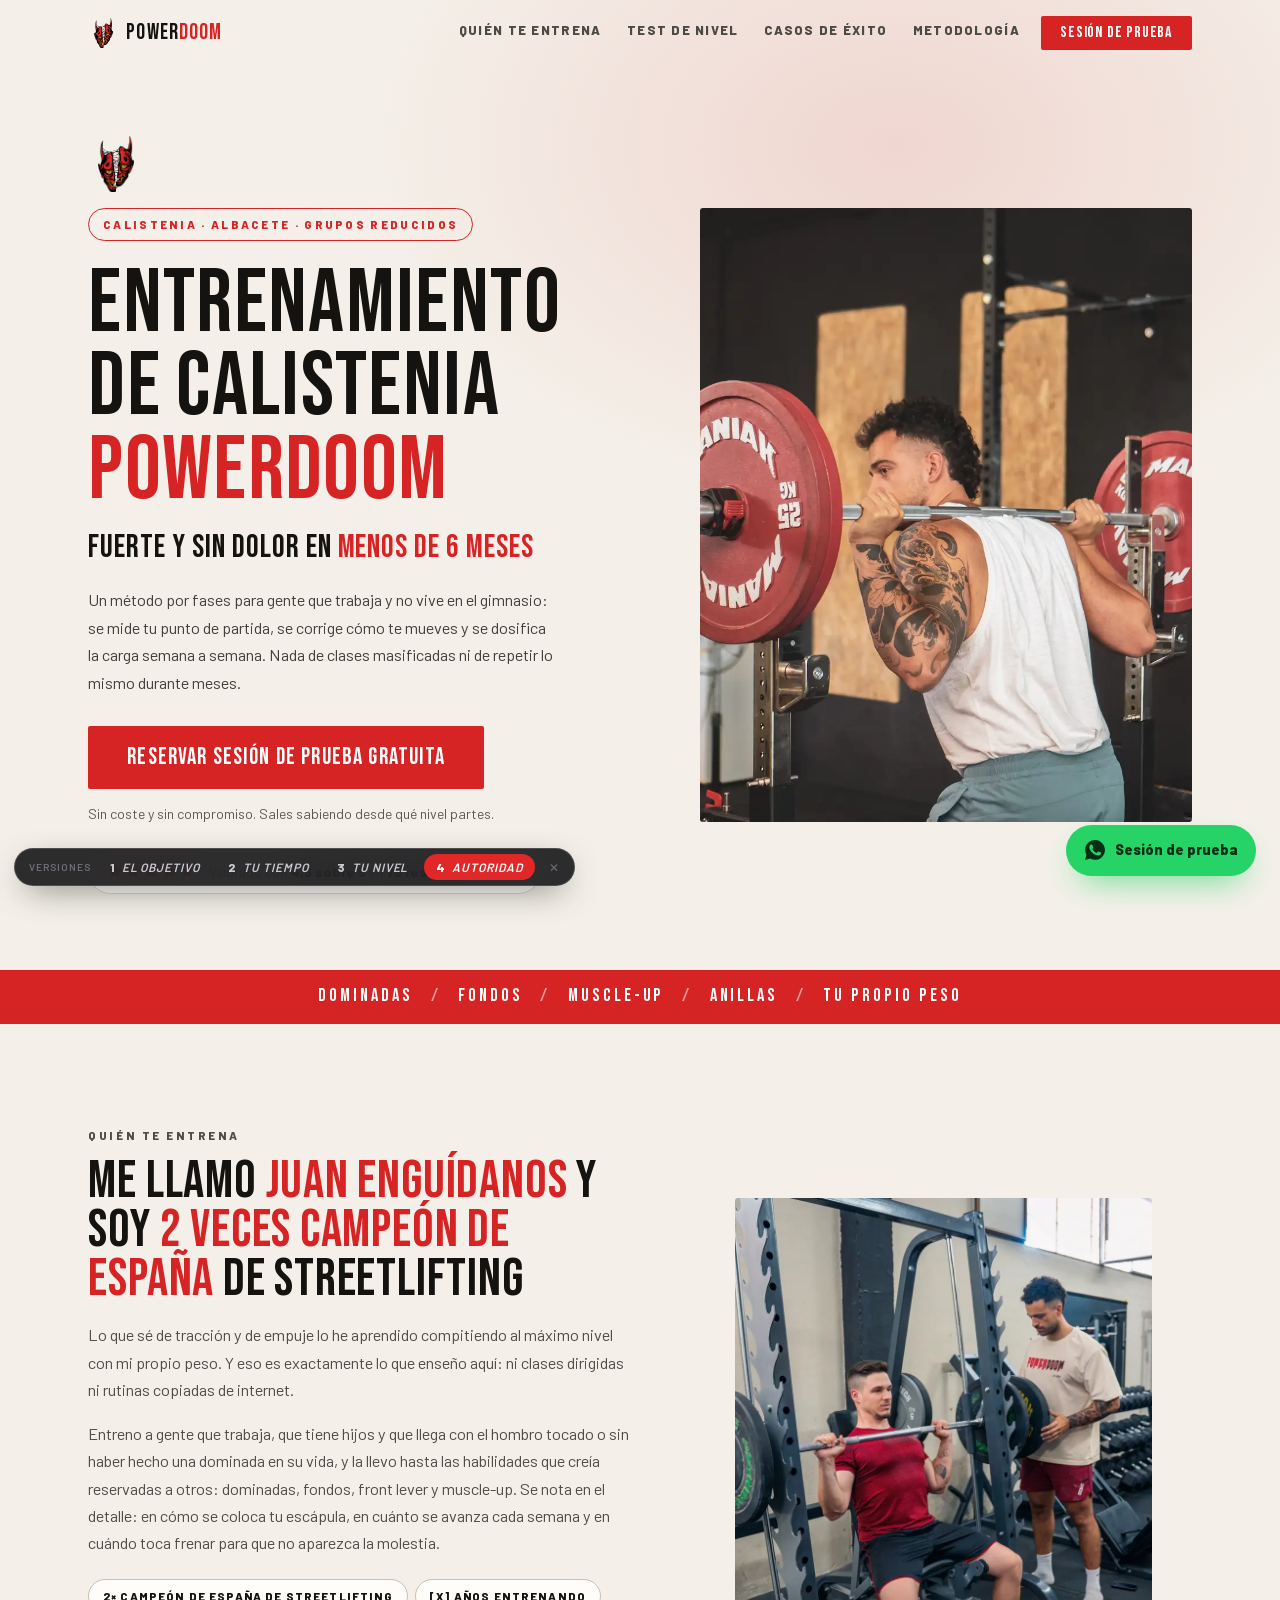
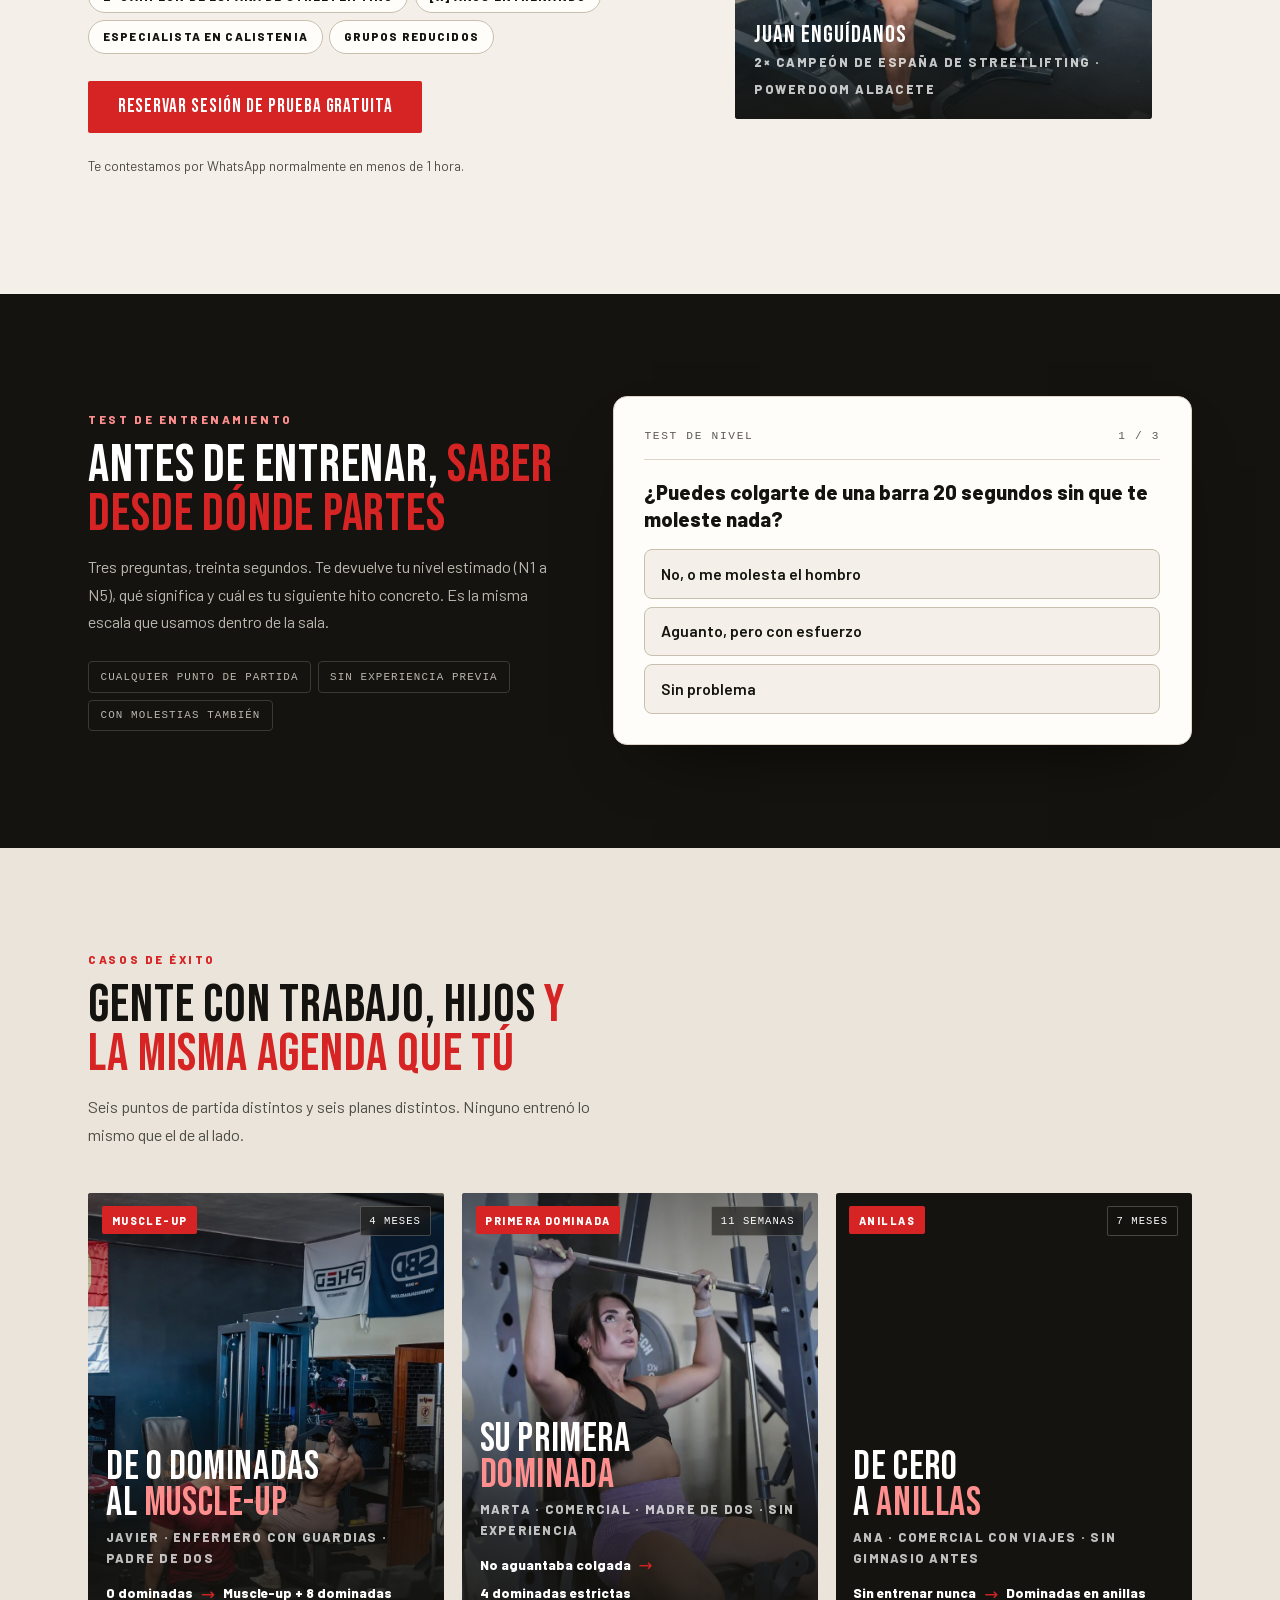
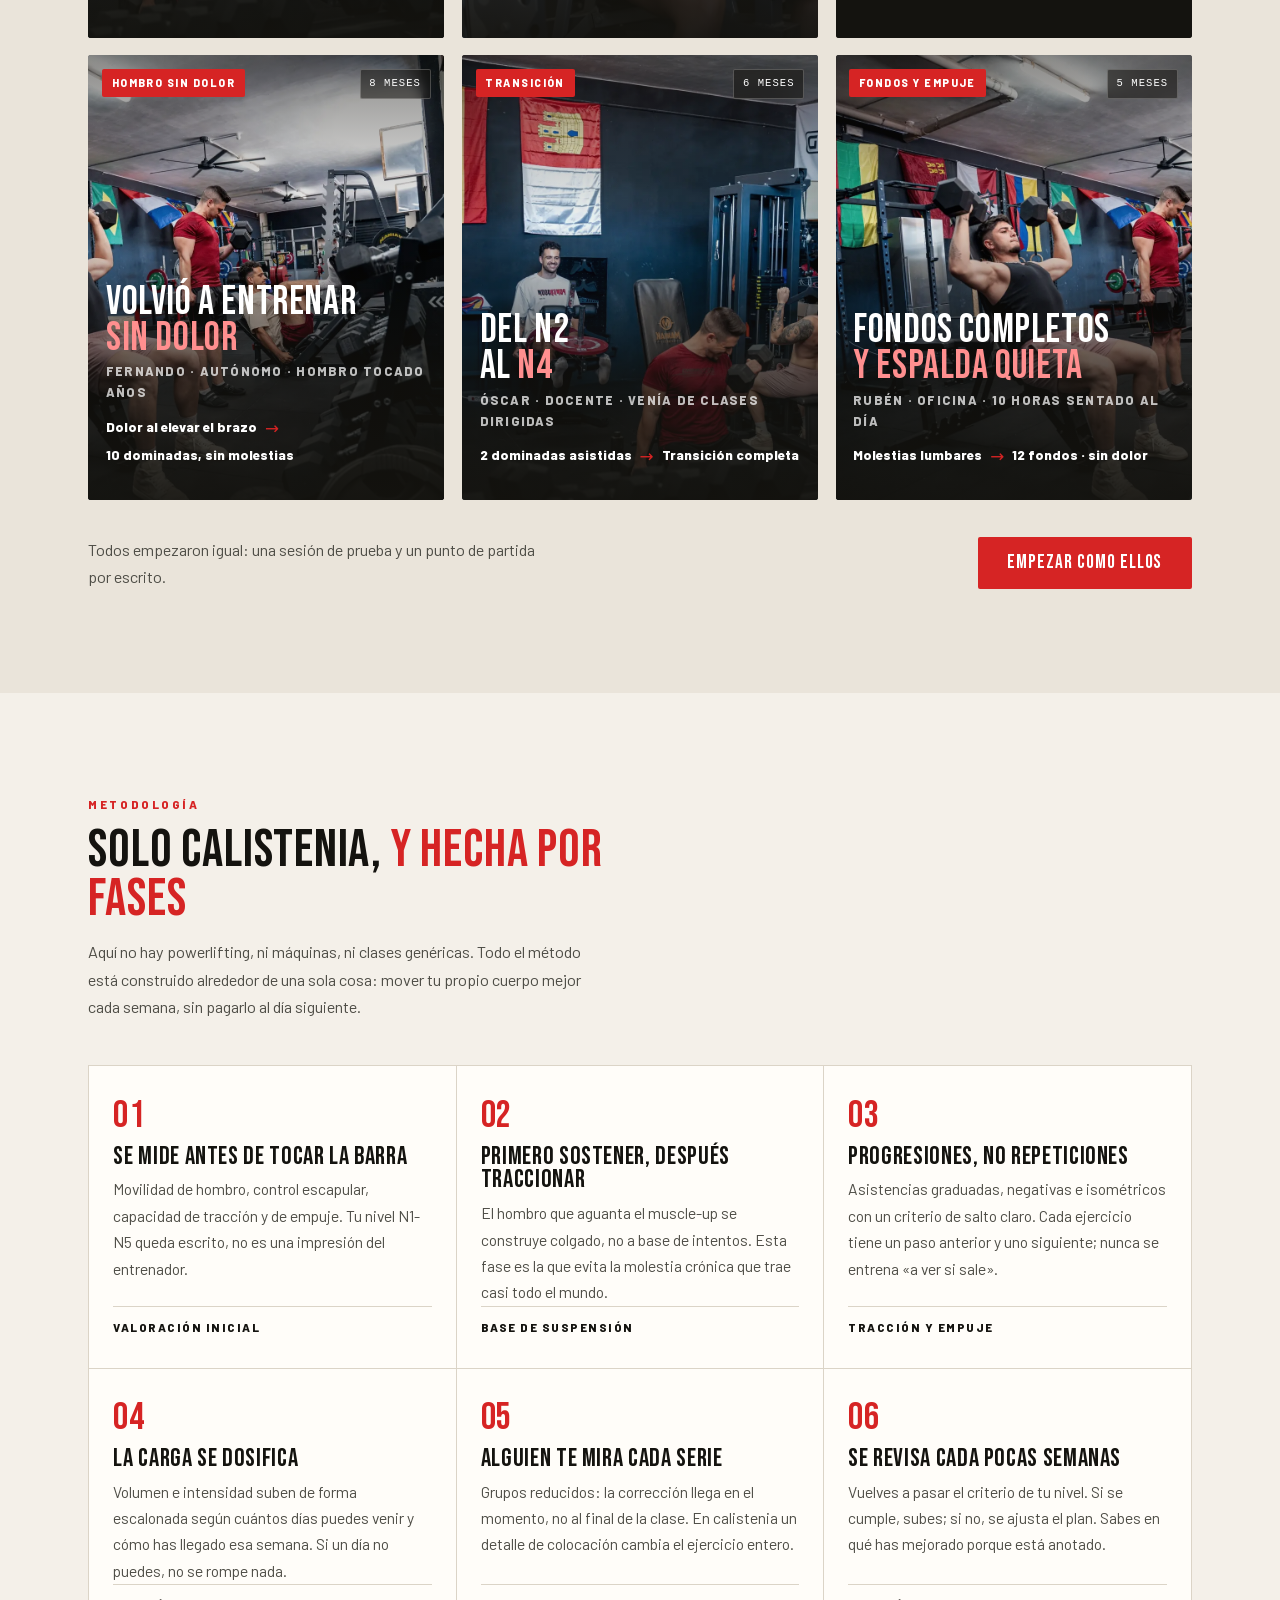
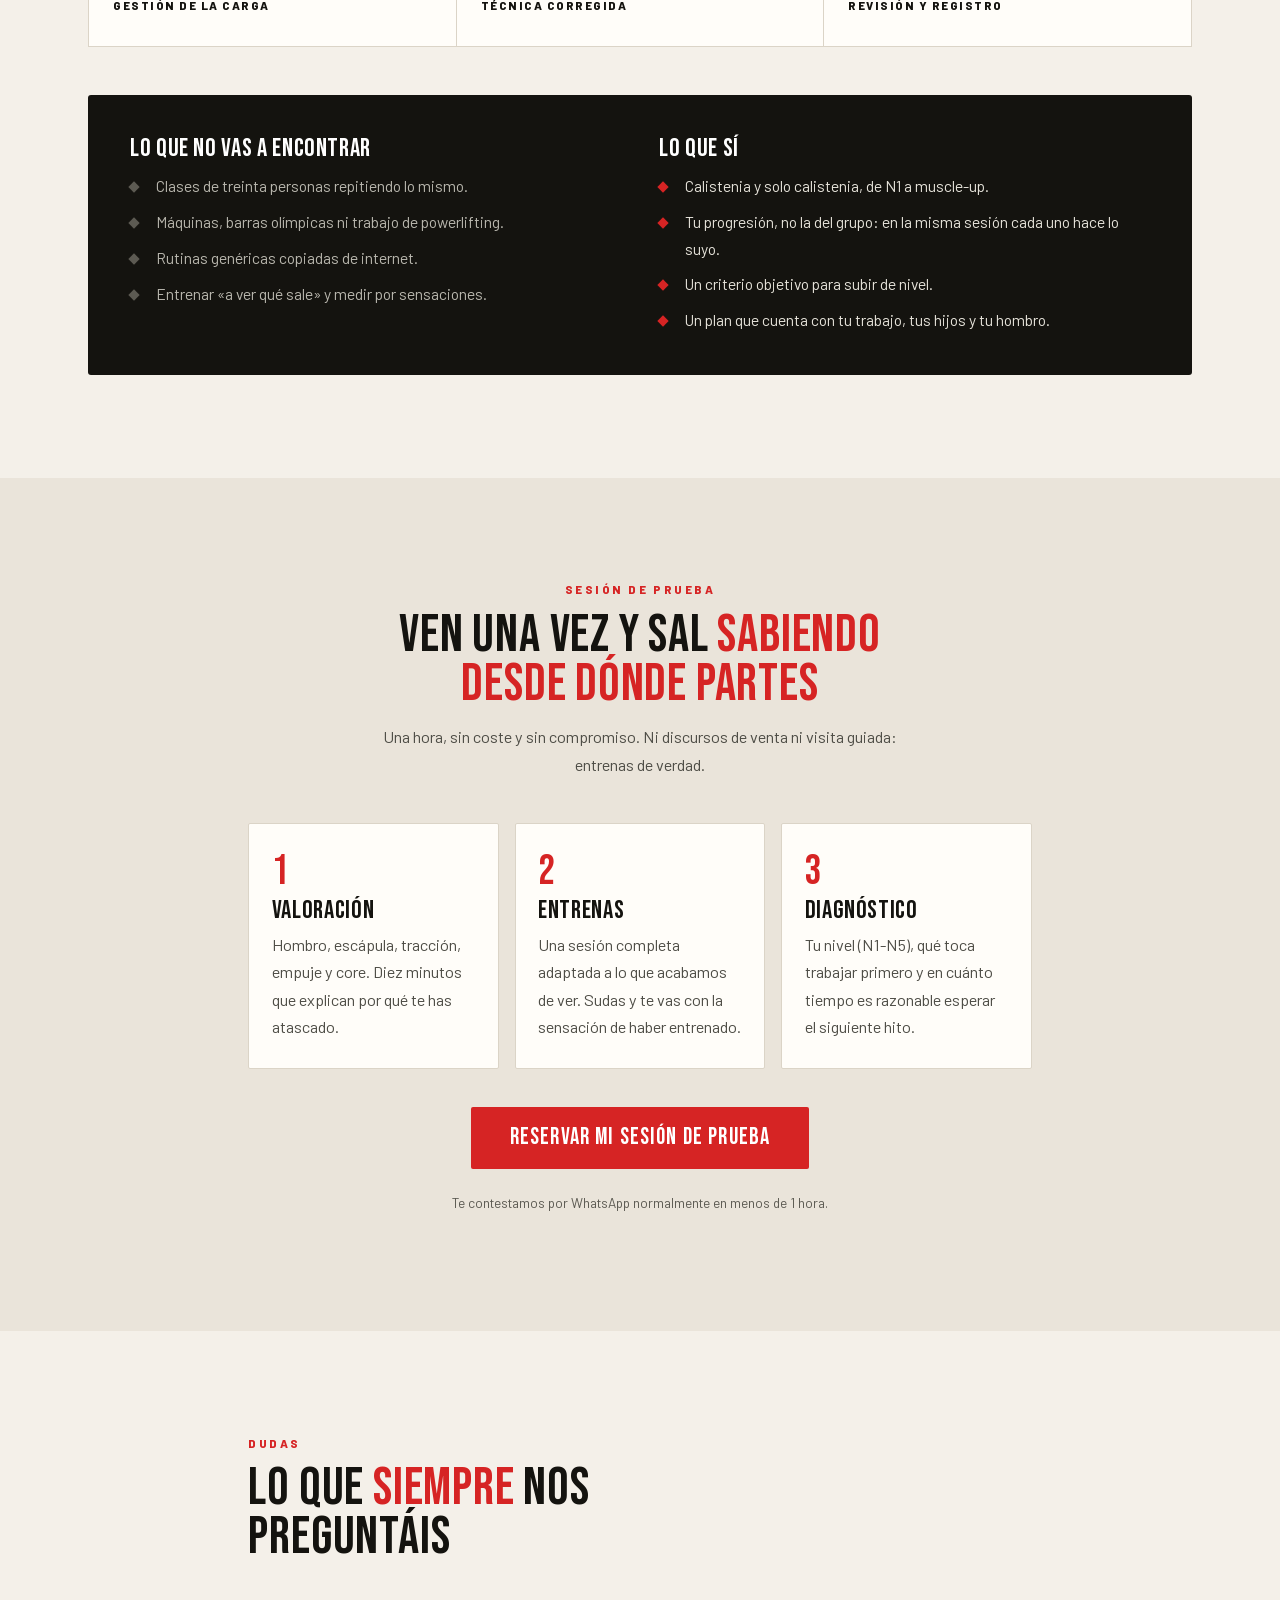
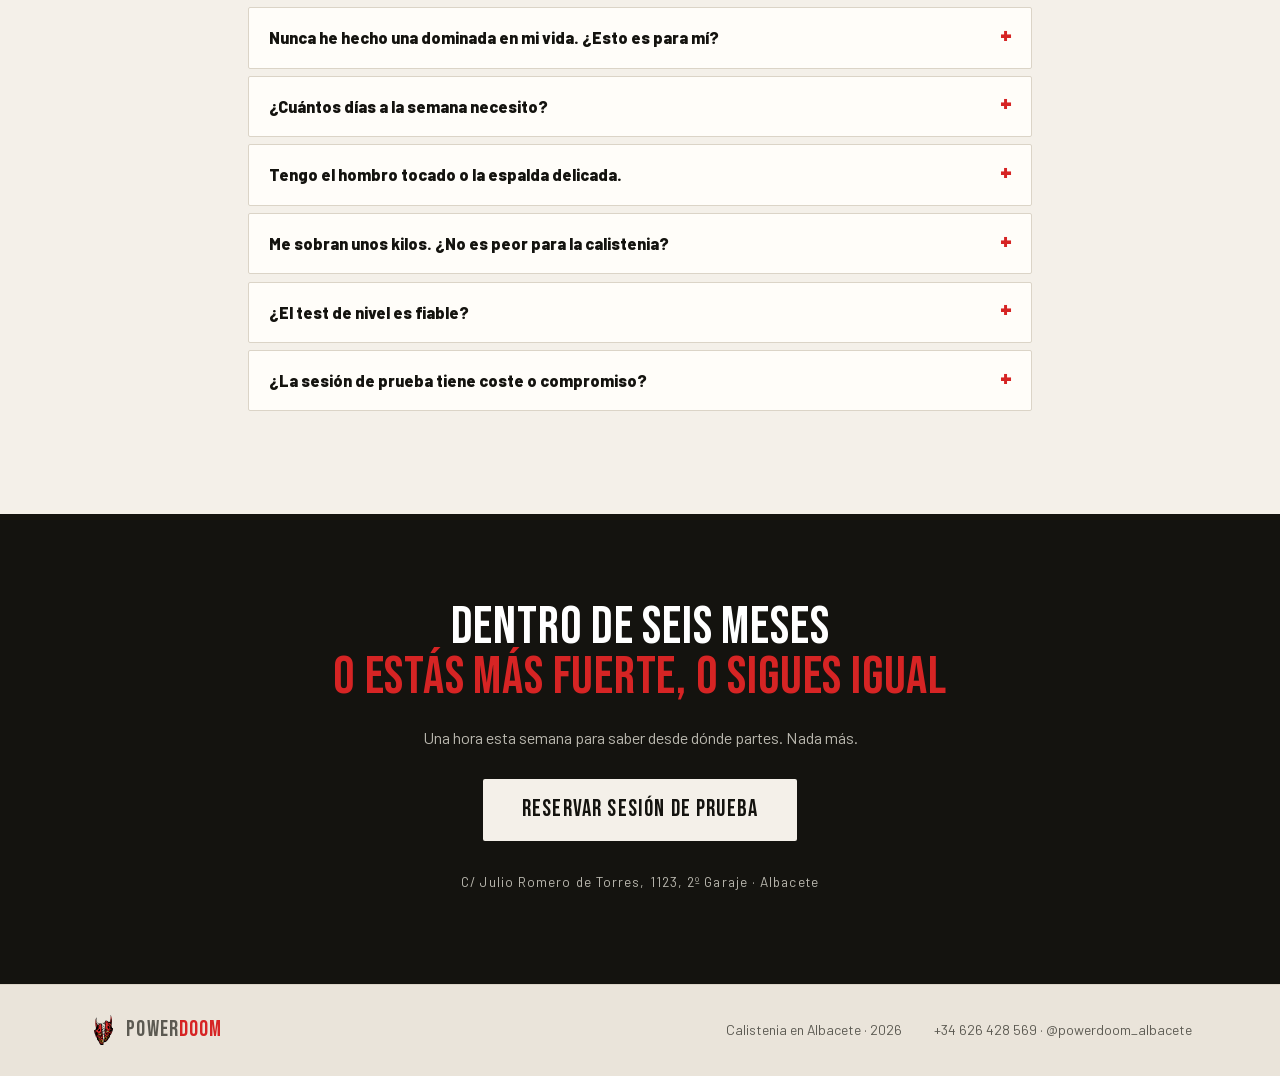
==== l4.html @ a6e34feb "l4" ====
<!DOCTYPE html>
<html lang="es">
<head>
<meta charset="utf-8">
<meta name="viewport" content="width=device-width, initial-scale=1, viewport-fit=cover">
<title>Calistenia en Albacete · Fuerte y sin dolor en menos de 6 meses | PowerDoom</title>
<meta name="description" content="Entrenamiento de calistenia en Albacete en grupos reducidos. Método propio, progresiones medidas y un entrenador pendiente de ti. Calcula tu nivel y reserva tu sesión de prueba gratuita.">
<meta name="theme-color" content="#F4F0E9">
<meta name="robots" content="noindex,nofollow">
<meta property="og:title" content="Fuerte y sin dolor en menos de 6 meses · Calistenia en Albacete">
<meta property="og:description" content="Método de calistenia por fases, grupos reducidos y sesión de prueba sin coste. Calcula tu nivel en 30 segundos.">
<link rel="icon" href="assets/favicon.svg" type="image/svg+xml">
<link rel="preload" href="assets/fonts/bebasneue-400.woff2" as="font" type="font/woff2" crossorigin>
<link rel="preload" href="assets/fonts/barlow-400.woff2" as="font" type="font/woff2" crossorigin>
<link rel="stylesheet" href="css/fonts.css">
<link rel="stylesheet" href="css/l4.css">
<script>document.documentElement.className='js'</script>
</head>
<body>

<header class="nav" data-nav>
  <div class="wrap nav__in">
    <a class="logo" href="#top"><img src="assets/img/icon/powerdoom-head.webp" alt="" width="32" height="32" decoding="async"><span>POWER<b>DOOM</b></span></a>
    <nav class="nav__links" aria-label="Principal">
      <a href="#entrenador">Quién te entrena</a>
      <a href="#test">Test de nivel</a>
      <a href="#casos">Casos de éxito</a>
      <a href="#metodo">Metodología</a>
    </nav>
    <a class="btn btn--red btn--sm nav__cta" data-wa="Hola 👋 Quiero reservar una sesión de prueba de calistenia.">Sesión de prueba</a>
    <button class="burger" data-burger aria-label="Menú" aria-expanded="false" aria-controls="menu"><span></span><span></span><span></span></button>
  </div>
</header>
<div class="menu" id="menu" data-menu hidden>
  <a href="#entrenador">Quién te entrena</a><a href="#test">Test de nivel</a><a href="#casos">Casos de éxito</a><a href="#metodo">Metodología</a><a href="#prueba">Sesión de prueba</a><a href="#faq">Preguntas</a>
  <a class="btn btn--red" data-wa="Hola 👋 Quiero reservar una sesión de prueba de calistenia.">Reservar sesión de prueba</a>
</div>

<main id="top">

<!-- ══ 1 · HERO (centrado, estilo autoridad) ══ -->
<section class="hero">
  <div class="wrap hero__grid">
   <div class="hero__txt">
    <img class="hero__mark" src="assets/img/icon/powerdoom-head.webp" alt="" width="64" height="64" decoding="async">
    <p class="tag">Calistenia · Albacete · Grupos reducidos</p>
    <h1>Entrenamiento<br>de calistenia<br><em>PowerDoom</em></h1>
    <p class="hero__claim">Fuerte y sin dolor en <b>menos de 6 meses</b></p>
    <p class="hero__sub">Un método por fases para gente que trabaja y no vive en el gimnasio: se mide tu punto de partida, se corrige cómo te mueves y se dosifica la carga semana a semana. Nada de clases masificadas ni de repetir lo mismo durante meses.</p>
    <a class="btn btn--red btn--lg" data-wa="Hola 👋 Quiero reservar mi sesión de prueba gratuita de calistenia. ¿Qué días tenéis hueco?">Reservar sesión de prueba gratuita</a>
    <p class="hero__note">Sin coste y sin compromiso. Sales sabiendo desde qué nivel partes.</p>

    <!-- ▼▼ EDITA AQUÍ: prueba social (número y fuente reales) ▼▼ -->
    <div class="trust">
      <span class="trust__stars" aria-hidden="true">
        <svg viewBox="0 0 24 24"><path d="m12 2 3.09 6.26L22 9.27l-5 4.87 1.18 6.88L12 17.77l-6.18 3.25L7 14.14l-5-4.87 6.91-1.01L12 2Z"/></svg>
        <svg viewBox="0 0 24 24"><path d="m12 2 3.09 6.26L22 9.27l-5 4.87 1.18 6.88L12 17.77l-6.18 3.25L7 14.14l-5-4.87 6.91-1.01L12 2Z"/></svg>
        <svg viewBox="0 0 24 24"><path d="m12 2 3.09 6.26L22 9.27l-5 4.87 1.18 6.88L12 17.77l-6.18 3.25L7 14.14l-5-4.87 6.91-1.01L12 2Z"/></svg>
        <svg viewBox="0 0 24 24"><path d="m12 2 3.09 6.26L22 9.27l-5 4.87 1.18 6.88L12 17.77l-6.18 3.25L7 14.14l-5-4.87 6.91-1.01L12 2Z"/></svg>
        <svg viewBox="0 0 24 24"><path d="m12 2 3.09 6.26L22 9.27l-5 4.87 1.18 6.88L12 17.77l-6.18 3.25L7 14.14l-5-4.87 6.91-1.01L12 2Z"/></svg>
      </span>
      <p>Valorado con <b>4,9 sobre 5</b> en <b>75 reseñas</b> de Google</p>
    </div>
    <!-- ▲▲ FIN prueba social ▲▲ -->
   </div>

   <figure class="hero__fig">
     <img src="assets/img/gallery/m1.webp" alt="Entrenamiento de fuerza con el propio peso en PowerDoom Albacete" width="1600" height="1067" fetchpriority="high" decoding="async">
   </figure>
  </div>
</section>

<!-- BANDA -->
<div class="band">
  <div class="wrap band__in">
    <span>Dominadas</span><i>/</i><span>Fondos</span><i>/</i><span>Muscle-up</span><i>/</i><span>Anillas</span><i>/</i><span>Tu propio peso</span>
  </div>
</div>

<!-- ══ 2 · QUIÉN TE ENTRENA ══ -->
<section class="sec" id="entrenador">
  <div class="wrap coach">
    <div class="coach__txt reveal">
      <p class="kicker">Quién te entrena</p>
      <!-- ▼▼ EDITA AQUÍ: años de experiencia y nº de alumnos reales ▼▼ -->
      <h2>Me llamo <em>Juan Enguídanos</em> y soy <em>2 veces campeón de España</em> de Streetlifting</h2>
      <p>Lo que sé de tracción y de empuje lo he aprendido compitiendo al máximo nivel con mi propio peso. Y eso es exactamente lo que enseño aquí: ni clases dirigidas ni rutinas copiadas de internet.</p>
      <p>Entreno a gente que trabaja, que tiene hijos y que llega con el hombro tocado o sin haber hecho una dominada en su vida, y la llevo hasta las habilidades que creía reservadas a otros: dominadas, fondos, front lever y muscle-up. Se nota en el detalle: en cómo se coloca tu escápula, en cuánto se avanza cada semana y en cuándo toca frenar para que no aparezca la molestia.</p>
      <ul class="coach__creds">
        <li>2× Campeón de España de Streetlifting</li>
        <li>[X] años entrenando</li>
        <li>Especialista en calistenia</li>
        <li>Grupos reducidos</li>
      </ul>
      <!-- ▲▲ FIN datos del entrenador ▲▲ -->
      <div class="coach__cta">
        <a class="btn btn--red" data-wa="Hola 👋 Me gustaría hablar con el entrenador y reservar la sesión de prueba de calistenia.">Reservar sesión de prueba gratuita</a>
        <p class="micro">Te contestamos por WhatsApp normalmente en menos de 1 hora.</p>
      </div>
    </div>
    <figure class="coach__img reveal">
      <img src="assets/img/gallery/m3.webp" alt="Juan Enguídanos corrigiendo la técnica de un alumno en PowerDoom" width="1600" height="1067" loading="lazy" decoding="async">
      <figcaption class="coach__sig"><b>Juan Enguídanos</b><span>2× Campeón de España de Streetlifting · PowerDoom Albacete</span></figcaption>
    </figure>
  </div>
</section>

<!-- ══ 3 · TEST DE NIVEL ══ -->
<section class="test-sec">
  <div class="wrap test-grid">
    <div class="test-grid__txt reveal">
      <p class="kicker kicker--inv">Test de entrenamiento</p>
      <h2>Antes de entrenar, <em>saber desde dónde partes</em></h2>
      <p class="lead lead--inv">Tres preguntas, treinta segundos. Te devuelve tu nivel estimado (N1 a N5), qué significa y cuál es tu siguiente hito concreto. Es la misma escala que usamos dentro de la sala.</p>
      <ul class="pills">
        <li>Cualquier punto de partida</li><li>Sin experiencia previa</li><li>Con molestias también</li>
      </ul>
    </div>

    <div class="test" id="test">
      <div class="test__head">
        <span class="mono">Test de nivel</span>
        <span class="mono" id="t-step">1 / 3</span>
      </div>

      <form id="t-form">
        <fieldset class="q is-on" data-q="1">
          <legend>¿Puedes colgarte de una barra 20 segundos sin que te moleste nada?</legend>
          <div class="opts">
            <button type="button" data-v="0">No, o me molesta el hombro</button>
            <button type="button" data-v="1">Aguanto, pero con esfuerzo</button>
            <button type="button" data-v="2">Sin problema</button>
          </div>
        </fieldset>

        <fieldset class="q" data-q="2">
          <legend>¿Cuántas dominadas estrictas haces hoy, sin impulso?</legend>
          <div class="opts">
            <button type="button" data-v="0">Ninguna</button>
            <button type="button" data-v="1">Entre 1 y 3</button>
            <button type="button" data-v="2">Entre 4 y 8</button>
            <button type="button" data-v="3">Más de 8</button>
          </div>
        </fieldset>

        <fieldset class="q" data-q="3">
          <legend>¿Y de esto, qué has hecho alguna vez?</legend>
          <div class="opts">
            <button type="button" data-v="0">Nada de lo de abajo</button>
            <button type="button" data-v="1">Fondos en paralelas</button>
            <button type="button" data-v="2">Dominadas con peso añadido</button>
            <button type="button" data-v="3">Muscle-up (aunque sea con impulso)</button>
          </div>
        </fieldset>
      </form>

      <div class="res" id="t-res" hidden>
        <p class="mono">Tu punto de partida estimado</p>
        <p class="res__lvl" id="r-lvl">N1</p>
        <h3 id="r-title">Suspensión y base</h3>
        <p id="r-txt"></p>
        <p class="res__next"><span class="mono">Siguiente hito</span><b id="r-next"></b></p>
        <a class="btn btn--red btn--full" id="r-cta" href="#" target="_blank" rel="noopener">Confirmarlo en una sesión de prueba</a>
        <button type="button" class="res__again" id="r-again">Repetir el test</button>
        <p class="micro">Estimación orientativa. En la sesión de prueba se mide de verdad.</p>
      </div>
    </div>
  </div>
</section>

<!-- ══ 4 · CASOS DE ÉXITO ══ -->
<section class="sec sec--soft" id="casos">
  <div class="wrap">
    <header class="head reveal">
      <p class="kicker">Casos de éxito</p>
      <h2>Gente con trabajo, hijos <em>y la misma agenda que tú</em></h2>
      <p class="lead">Seis puntos de partida distintos y seis planes distintos. Ninguno entrenó lo mismo que el de al lado.</p>
    </header>

    <!-- ▼▼ EDITA AQUÍ: casos reales (foto, marca, contexto, antes/ahora y cita) ▼▼
         OJO: las fotos son de relleno (las únicas del repo con gente). Sustituir por
         fotos verticales del alumno real de cada caso, a poder ser haciendo el ejercicio. -->
    <div class="casos">

      <article class="caso reveal">
        <div class="caso__ph"><img src="assets/img/gallery/m5.webp" alt="Javier entrenando en PowerDoom" width="1600" height="1067" style="object-position:68% 45%" loading="lazy" decoding="async"></div>
        <div class="caso__top"><span class="caso__badge">Muscle-up</span><span class="caso__time">4 meses</span></div>
        <div class="caso__body">
          <p class="caso__big">De 0 dominadas<br>al <em>muscle-up</em></p>
          <p class="caso__who">Javier · Enfermero con guardias · padre de dos</p>
          <p class="caso__ba"><b>0 dominadas</b><i>→</i><b>Muscle-up + 8 dominadas</b></p>
          <p class="caso__q">«Entrenaba cuando podía y nunca sabía si lo hacía bien. Aquí me dijeron el primer día por dónde empezaba y qué tocaba cada semana.»</p>
        </div>
        <span class="caso__bar"></span>
      </article>

      <article class="caso reveal">
        <div class="caso__ph"><img src="assets/img/gallery/g13.webp" alt="Marta entrenando tracción en PowerDoom" width="1400" height="933" style="object-position:45% 35%" loading="lazy" decoding="async"></div>
        <div class="caso__top"><span class="caso__badge">Primera dominada</span><span class="caso__time">11 semanas</span></div>
        <div class="caso__body">
          <p class="caso__big">Su primera<br><em>dominada</em></p>
          <p class="caso__who">Marta · Comercial · madre de dos · sin experiencia</p>
          <p class="caso__ba"><b>No aguantaba colgada</b><i>→</i><b>4 dominadas estrictas</b></p>
          <p class="caso__q">«Venía de clases dirigidas en las que era una más. Nunca pensé que podría colgarme de una barra y subir. El día que salió casi lloro.»</p>
        </div>
        <span class="caso__bar"></span>
      </article>

      <article class="caso reveal">
        <div class="caso__ph"><img src="assets/img/gallery/m2.webp" alt="Ana entrenando en PowerDoom" width="1600" height="1067" style="object-position:28% 45%" loading="lazy" decoding="async"></div>
        <div class="caso__top"><span class="caso__badge">Anillas</span><span class="caso__time">7 meses</span></div>
        <div class="caso__body">
          <p class="caso__big">De cero<br>a <em>anillas</em></p>
          <p class="caso__who">Ana · Comercial con viajes · sin gimnasio antes</p>
          <p class="caso__ba"><b>Sin entrenar nunca</b><i>→</i><b>Dominadas en anillas</b></p>
          <p class="caso__q">«Viajo mucho y pensaba que era imposible. Me adaptaron el plan a las semanas que estoy fuera y aun así subo.»</p>
        </div>
        <span class="caso__bar"></span>
      </article>

      <article class="caso reveal">
        <div class="caso__ph"><img src="assets/img/gallery/m4.webp" alt="Fernando entrenando sin molestias en PowerDoom" width="1600" height="1067" style="object-position:78% 45%" loading="lazy" decoding="async"></div>
        <div class="caso__top"><span class="caso__badge">Hombro sin dolor</span><span class="caso__time">8 meses</span></div>
        <div class="caso__body">
          <p class="caso__big">Volvió a entrenar<br><em>sin dolor</em></p>
          <p class="caso__who">Fernando · Autónomo · hombro tocado años</p>
          <p class="caso__ba"><b>Dolor al elevar el brazo</b><i>→</i><b>10 dominadas, sin molestias</b></p>
          <p class="caso__q">«Llegué con miedo a hacerme daño. Adaptaron todo a lo que podía hacer ese día. Hoy hago cosas que no hacía en mi mejor momento.»</p>
        </div>
        <span class="caso__bar"></span>
      </article>

      <article class="caso reveal">
        <div class="caso__ph"><img src="assets/img/gallery/m5.webp" alt="Óscar entrenando en PowerDoom" width="1600" height="1067" style="object-position:30% 50%" loading="lazy" decoding="async"></div>
        <div class="caso__top"><span class="caso__badge">Transición</span><span class="caso__time">6 meses</span></div>
        <div class="caso__body">
          <p class="caso__big">Del N2<br>al <em>N4</em></p>
          <p class="caso__who">Óscar · Docente · venía de clases dirigidas</p>
          <p class="caso__ba"><b>2 dominadas asistidas</b><i>→</i><b>Transición completa</b></p>
          <p class="caso__q">«Por primera vez sé en qué estoy trabajando y por qué. Ya no entreno a ver qué sale.»</p>
        </div>
        <span class="caso__bar"></span>
      </article>

      <article class="caso reveal">
        <div class="caso__ph"><img src="assets/img/gallery/m4.webp" alt="Rubén entrenando empuje en PowerDoom" width="1600" height="1067" style="object-position:10% 58%" loading="lazy" decoding="async"></div>
        <div class="caso__top"><span class="caso__badge">Fondos y empuje</span><span class="caso__time">5 meses</span></div>
        <div class="caso__body">
          <p class="caso__big">Fondos completos<br><em>y espalda quieta</em></p>
          <p class="caso__who">Rubén · Oficina · 10 horas sentado al día</p>
          <p class="caso__ba"><b>Molestias lumbares</b><i>→</i><b>12 fondos · sin dolor</b></p>
          <p class="caso__q">«Entré por la espalda y me quedé por lo demás. Entrenar dos días bien planificados vale más que cinco a mi aire.»</p>
        </div>
        <span class="caso__bar"></span>
      </article>

    </div>
    <!-- ▲▲ FIN casos editables ▲▲ -->

    <div class="casos__cta reveal">
      <p>Todos empezaron igual: una sesión de prueba y un punto de partida por escrito.</p>
      <a class="btn btn--red" data-wa="Hola 👋 He visto los casos de éxito de la web y quiero reservar mi sesión de prueba de calistenia.">Empezar como ellos</a>
    </div>
  </div>
</section>

<!-- ══ 5 · METODOLOGÍA ══ -->
<section class="sec" id="metodo">
  <div class="wrap">
    <header class="head reveal">
      <p class="kicker">Metodología</p>
      <h2>Solo calistenia, <em>y hecha por fases</em></h2>
      <p class="lead">Aquí no hay powerlifting, ni máquinas, ni clases genéricas. Todo el método está construido alrededor de una sola cosa: mover tu propio cuerpo mejor cada semana, sin pagarlo al día siguiente.</p>
    </header>

    <div class="pilares">
      <article class="pilar reveal">
        <span class="pilar__n">01</span>
        <h3>Se mide antes de tocar la barra</h3>
        <p>Movilidad de hombro, control escapular, capacidad de tracción y de empuje. Tu nivel N1-N5 queda escrito, no es una impresión del entrenador.</p>
        <p class="pilar__t">Valoración inicial</p>
      </article>
      <article class="pilar reveal">
        <span class="pilar__n">02</span>
        <h3>Primero sostener, después traccionar</h3>
        <p>El hombro que aguanta el muscle-up se construye colgado, no a base de intentos. Esta fase es la que evita la molestia crónica que trae casi todo el mundo.</p>
        <p class="pilar__t">Base de suspensión</p>
      </article>
      <article class="pilar reveal">
        <span class="pilar__n">03</span>
        <h3>Progresiones, no repeticiones</h3>
        <p>Asistencias graduadas, negativas e isométricos con un criterio de salto claro. Cada ejercicio tiene un paso anterior y uno siguiente; nunca se entrena «a ver si sale».</p>
        <p class="pilar__t">Tracción y empuje</p>
      </article>
      <article class="pilar reveal">
        <span class="pilar__n">04</span>
        <h3>La carga se dosifica</h3>
        <p>Volumen e intensidad suben de forma escalonada según cuántos días puedes venir y cómo has llegado esa semana. Si un día no puedes, no se rompe nada.</p>
        <p class="pilar__t">Gestión de la carga</p>
      </article>
      <article class="pilar reveal">
        <span class="pilar__n">05</span>
        <h3>Alguien te mira cada serie</h3>
        <p>Grupos reducidos: la corrección llega en el momento, no al final de la clase. En calistenia un detalle de colocación cambia el ejercicio entero.</p>
        <p class="pilar__t">Técnica corregida</p>
      </article>
      <article class="pilar reveal">
        <span class="pilar__n">06</span>
        <h3>Se revisa cada pocas semanas</h3>
        <p>Vuelves a pasar el criterio de tu nivel. Si se cumple, subes; si no, se ajusta el plan. Sabes en qué has mejorado porque está anotado.</p>
        <p class="pilar__t">Revisión y registro</p>
      </article>
    </div>

    <div class="solo reveal">
      <div>
        <h3>Lo que no vas a encontrar</h3>
        <ul class="solo__no">
          <li>Clases de treinta personas repitiendo lo mismo.</li>
          <li>Máquinas, barras olímpicas ni trabajo de powerlifting.</li>
          <li>Rutinas genéricas copiadas de internet.</li>
          <li>Entrenar «a ver qué sale» y medir por sensaciones.</li>
        </ul>
      </div>
      <div>
        <h3>Lo que sí</h3>
        <ul class="solo__si">
          <li>Calistenia y solo calistenia, de N1 a muscle-up.</li>
          <li>Tu progresión, no la del grupo: en la misma sesión cada uno hace lo suyo.</li>
          <li>Un criterio objetivo para subir de nivel.</li>
          <li>Un plan que cuenta con tu trabajo, tus hijos y tu hombro.</li>
        </ul>
      </div>
    </div>
  </div>
</section>

<!-- SESIÓN DE PRUEBA -->
<section class="sec sec--soft" id="prueba">
  <div class="wrap wrap--n">
    <header class="head head--c reveal">
      <p class="kicker kicker--c">Sesión de prueba</p>
      <h2>Ven una vez y sal <em>sabiendo desde dónde partes</em></h2>
      <p class="lead">Una hora, sin coste y sin compromiso. Ni discursos de venta ni visita guiada: entrenas de verdad.</p>
    </header>
    <ol class="pasos">
      <li class="reveal"><b>1</b><h3>Valoración</h3><p>Hombro, escápula, tracción, empuje y core. Diez minutos que explican por qué te has atascado.</p></li>
      <li class="reveal"><b>2</b><h3>Entrenas</h3><p>Una sesión completa adaptada a lo que acabamos de ver. Sudas y te vas con la sensación de haber entrenado.</p></li>
      <li class="reveal"><b>3</b><h3>Diagnóstico</h3><p>Tu nivel (N1-N5), qué toca trabajar primero y en cuánto tiempo es razonable esperar el siguiente hito.</p></li>
    </ol>
    <div class="cta-final reveal">
      <a class="btn btn--red btn--lg" data-wa="Hola 👋 Quiero reservar la sesión de prueba de calistenia. ¿Qué días tenéis disponibles?">Reservar mi sesión de prueba</a>
      <p class="micro">Te contestamos por WhatsApp normalmente en menos de 1 hora.</p>
    </div>
  </div>
</section>

<!-- FAQ -->
<section class="sec" id="faq">
  <div class="wrap wrap--n">
    <header class="head reveal"><p class="kicker">Dudas</p><h2>Lo que <em>siempre</em> nos preguntáis</h2></header>
    <div class="faq">
      <details class="reveal"><summary>Nunca he hecho una dominada en mi vida. ¿Esto es para mí?</summary><p>Sí, es el punto de partida más habitual. Se empieza por sostener tu peso sin molestias y se sube desde ahí, con progresiones medidas.</p></details>
      <details class="reveal"><summary>¿Cuántos días a la semana necesito?</summary><p>Con dos se progresa. Con tres se progresa bastante más rápido. No hace falta más, y si un día no puedes venir no se rompe nada.</p></details>
      <details class="reveal"><summary>Tengo el hombro tocado o la espalda delicada.</summary><p>Nos lo cuentas en la sesión de prueba y se adapta el plan. Buena parte del trabajo inicial es precisamente devolver estabilidad al hombro y a la zona media.</p></details>
      <details class="reveal"><summary>Me sobran unos kilos. ¿No es peor para la calistenia?</summary><p>Se entrena igual, con progresiones que descargan parte del peso mientras la fuerza sube. Y el trabajo de fuerza es de lo que mejor funciona para cambiar la composición corporal.</p></details>
      <details class="reveal"><summary>¿El test de nivel es fiable?</summary><p>Es una estimación para orientarte. El nivel real se mide en persona: hay cosas —control escapular, rango, compensaciones— que no se ven en tres preguntas.</p></details>
      <details class="reveal"><summary>¿La sesión de prueba tiene coste o compromiso?</summary><p>Ninguno de los dos. Vienes, entrenas, te decimos tu punto de partida y decides tú.</p></details>
    </div>
  </div>
</section>

<!-- CIERRE -->
<section class="cierre">
  <div class="wrap cierre__in reveal">
    <h2>Dentro de seis meses<br><em>o estás más fuerte, o sigues igual</em></h2>
    <p>Una hora esta semana para saber desde dónde partes. Nada más.</p>
    <a class="btn btn--paper btn--lg" data-wa="Hola 👋 Quiero reservar mi sesión de prueba de calistenia. ¿Qué huecos tenéis?">Reservar sesión de prueba</a>
    <p class="cierre__dir">C/ Julio Romero de Torres, 1123, 2º Garaje · Albacete</p>
  </div>
</section>

</main>

<footer class="foot">
  <div class="wrap foot__in">
    <span class="logo"><img src="assets/img/icon/powerdoom-head.webp" alt="PowerDoom" width="28" height="28" loading="lazy"><span>POWER<b>DOOM</b></span></span>
    <p>Calistenia en Albacete · <span data-year>2026</span></p>
    <p><a href="tel:+34626428569">+34 626 428 569</a> · <a href="https://www.instagram.com/powerdoom_albacete/" target="_blank" rel="noopener">@powerdoom_albacete</a></p>
  </div>
</footer>

<a class="fab" data-wa="Hola 👋 Quiero reservar una sesión de prueba de calistenia." aria-label="Escribir por WhatsApp">
  <svg viewBox="0 0 24 24" aria-hidden="true"><path d="M12.04 2C6.58 2 2.13 6.45 2.13 11.91c0 1.75.46 3.45 1.32 4.95L2 22l5.25-1.38a9.9 9.9 0 0 0 4.79 1.22c5.46 0 9.91-4.45 9.91-9.91S17.5 2 12.04 2Zm5.8 14.1c-.24.68-1.42 1.31-1.96 1.36-.5.05-1.13.07-1.82-.11-.42-.11-.96-.29-1.65-.59-2.9-1.25-4.8-4.17-4.94-4.37-.15-.19-1.19-1.58-1.19-3.02s.76-2.14 1.03-2.44c.27-.29.59-.37.78-.37s.39 0 .56.01c.18.01.42-.07.66.5.24.58.82 2.01.9 2.16.07.15.12.32.02.51-.1.19-.15.31-.29.48-.15.17-.31.38-.44.51-.15.15-.3.31-.13.6.17.29.76 1.25 1.63 2.03 1.12 1 2.06 1.31 2.35 1.45.29.15.46.12.63-.07.17-.19.73-.85.92-1.14.19-.29.39-.24.66-.15.27.1 1.7.8 1.99.95.29.15.48.22.55.34.07.12.07.7-.17 1.38Z"/></svg>
  <span>Sesión de prueba</span>
</a>

<script src="js/common.js" defer></script>
<script src="js/l3-test.js" defer></script>
<script src="js/switch.js" defer></script>
</body>
</html>
---- css/fonts.css ----
/* Fuentes autoalojadas compartidas por las tres landings */
@font-face{font-family:'Bebas';src:url('../assets/fonts/bebasneue-400.woff2') format('woff2');font-weight:400;font-display:swap;font-style:normal}
@font-face{font-family:'Barlow';src:url('../assets/fonts/barlow-400.woff2') format('woff2');font-weight:400;font-display:swap;font-style:normal}
@font-face{font-family:'Barlow';src:url('../assets/fonts/barlow-600.woff2') format('woff2');font-weight:600;font-display:swap;font-style:normal}
@font-face{font-family:'Barlow';src:url('../assets/fonts/barlow-800.woff2') format('woff2');font-weight:800;font-display:swap;font-style:normal}
---- css/l4.css ----
/* ═══ Landing 4 · "Autoridad" — hero centrado tipo KingOfWeighted + test + casos visuales ═══ */
:root{
  --red:#D62424;--red-s:#B01B1B;--red-d:#8E1614;
  --paper:#F4F0E9;--paper2:#EAE4DA;--card:#FFFDF9;
  --ink:#14130F;--ink-s:#5C5A52;--line:#DBD4C7;--line2:#C8BFAE;
  --h1:clamp(2.6rem,7vw,5.6rem);--h2:clamp(1.9rem,4.2vw,3.3rem);
  --wrap:1180px;--pad:clamp(1.1rem,4vw,2.4rem);--secy:clamp(4rem,8vw,7rem);
  --mono:ui-monospace,SFMono-Regular,Menlo,Consolas,monospace;
  --e:cubic-bezier(.22,.61,.36,1);
}
*,*::before,*::after{box-sizing:border-box}
html{scroll-behavior:smooth;-webkit-text-size-adjust:100%}
body{margin:0;background:var(--paper);color:var(--ink);font-family:'Barlow',system-ui,sans-serif;font-size:clamp(1.02rem,1.05vw,1.12rem);line-height:1.68;-webkit-font-smoothing:antialiased;overflow-x:hidden}
img{max-width:100%;height:auto;display:block}
a{color:inherit;text-decoration:none}
h1,h2,h3,.logo span,.btn,.pasos b,.res__lvl,.caso__big,.pilar__n{font-family:'Bebas','Barlow',sans-serif;font-weight:400;letter-spacing:.015em;line-height:.93;text-transform:uppercase}
h1{font-size:var(--h1);margin:0 0 1.2rem}
h2{font-size:var(--h2);margin:0 0 .9rem}
h3{font-size:clamp(1.25rem,2.1vw,1.6rem);margin:0 0 .5rem;letter-spacing:.025em}
em{font-style:normal;color:var(--red)}
::selection{background:var(--red);color:#fff}
:focus-visible{outline:2px solid var(--red);outline-offset:3px}
.wrap{width:100%;max-width:var(--wrap);margin-inline:auto;padding-inline:var(--pad)}
.wrap--n{max-width:860px}
.micro{font-size:.85rem;color:var(--ink-s)}
.mono{font-family:var(--mono);font-size:.7rem;letter-spacing:.15em;text-transform:uppercase;color:var(--ink-s)}

/* Botones */
.btn{display:inline-flex;align-items:center;justify-content:center;gap:.5rem;padding:.95rem 1.7rem;font-size:1.2rem;letter-spacing:.05em;cursor:pointer;border:2px solid transparent;border-radius:2px;transition:transform .18s var(--e),background .18s,border-color .18s,color .18s}
.btn--red{background:var(--red);color:#fff}
.btn--red:hover{background:var(--red-s);transform:translateY(-2px)}
.btn--ink{background:var(--ink);color:var(--paper)}
.btn--ink:hover{background:#000;transform:translateY(-2px)}
.btn--line{border-color:var(--ink);color:var(--ink)}
.btn--line:hover{background:var(--ink);color:var(--paper);transform:translateY(-2px)}
.btn--paper{background:var(--paper);color:var(--ink)}
.btn--paper:hover{background:#fff;transform:translateY(-2px)}
.btn--lg{padding:1.15rem 2.3rem;font-size:1.45rem}
.btn--sm{padding:.5rem 1.1rem;font-size:1rem}
.btn--full{width:100%}

/* Nav */
.nav{position:fixed;inset:0 0 auto;z-index:60;transition:background .3s,box-shadow .3s}
.nav.is-stuck{background:rgba(244,240,233,.92);backdrop-filter:blur(12px);box-shadow:0 1px 0 var(--line)}
.nav__in{display:flex;align-items:center;gap:1.3rem;min-height:66px}
.logo{display:flex;align-items:center;gap:.5rem;margin-right:auto}
.logo span{font-size:1.38rem;letter-spacing:.05em}
.logo b{color:var(--red);font-weight:400}
.logo img{width:30px;height:30px;object-fit:contain}
.nav__links{display:flex;gap:1.6rem;font-size:.8rem;font-weight:700;letter-spacing:.1em;text-transform:uppercase}
.nav__links a{color:#4b4a44;border-bottom:2px solid transparent;padding-bottom:2px}
.nav__links a:hover{color:var(--ink);border-color:var(--red)}
.burger{display:none;flex-direction:column;gap:5px;background:none;border:0;padding:.5rem;cursor:pointer}
.burger span{width:24px;height:2px;background:var(--ink);transition:transform .25s var(--e),opacity .2s}
.burger[aria-expanded="true"] span:nth-child(1){transform:translateY(7px) rotate(45deg)}
.burger[aria-expanded="true"] span:nth-child(2){opacity:0}
.burger[aria-expanded="true"] span:nth-child(3){transform:translateY(-7px) rotate(-45deg)}
.menu{position:fixed;inset:66px 0 auto;z-index:59;background:var(--paper);border-bottom:1px solid var(--line);display:flex;flex-direction:column;padding:.5rem var(--pad) 1.4rem}
.menu[hidden]{display:none}
.menu a{padding:.8rem 0;font-family:'Bebas',sans-serif;font-size:1.35rem;letter-spacing:.04em;border-bottom:1px solid var(--line)}
.menu .btn{margin-top:1rem;border-bottom:0}
@media (max-width:980px){.nav__links,.nav__cta{display:none}.burger{display:flex}.nav{background:rgba(244,240,233,.94);backdrop-filter:blur(10px)}}

/* ── 1 · HERO a dos columnas (texto + foto) ── */
.hero{padding:clamp(6rem,11vw,8.5rem) 0 clamp(3rem,6vw,5rem);position:relative;isolation:isolate}
.hero::before{content:'';position:absolute;inset:0;z-index:-1;
  background:radial-gradient(62% 55% at 70% 15%,rgba(214,36,36,.13),transparent 68%)}
.hero__grid{display:grid;grid-template-columns:1.06fr .94fr;gap:clamp(1.8rem,4.5vw,3.6rem);align-items:center}
.hero__mark{width:56px;height:56px;object-fit:contain;margin-bottom:1rem}
.tag{display:inline-block;font-size:.72rem;font-weight:800;letter-spacing:.2em;text-transform:uppercase;color:var(--red);border:1.5px solid var(--red);padding:.35rem .85rem;border-radius:99px;margin:0 0 1.4rem}
.hero h1{max-width:12ch}
.hero__claim{font-family:'Bebas','Barlow',sans-serif;font-weight:400;text-transform:uppercase;letter-spacing:.03em;line-height:1;font-size:clamp(1.35rem,2.6vw,2rem);margin:0 0 1.4rem;color:var(--ink)}
.hero__claim b{color:var(--red);font-weight:400}
.hero__sub{margin:0 0 1.9rem;max-width:52ch;font-size:clamp(1.02rem,1.25vw,1.12rem);color:#403f39}
.hero__note{margin:.8rem 0 0;font-size:.88rem;color:var(--ink-s)}

/* Prueba social bajo el CTA */
.trust{display:inline-flex;flex-wrap:wrap;align-items:center;gap:.55rem .9rem;margin:1.5rem 0 0;padding:.6rem 1.1rem;background:var(--card);border:1px solid var(--line);border-radius:99px}
.trust__stars{display:flex;gap:.12rem;color:var(--red)}
.trust__stars svg{width:16px;height:16px;fill:currentColor}
.trust p{margin:0;font-size:.86rem;color:#4e4d46}
.trust b{color:var(--ink)}

.hero__fig{margin:0;overflow:hidden;border-radius:3px}
.hero__fig img{width:100%;aspect-ratio:4/5;object-fit:cover;object-position:50% 42%}
@media (max-width:900px){
  .hero__grid{grid-template-columns:1fr}
  .hero__fig img{aspect-ratio:16/10}
}

/* Banda roja */
.band{background:var(--red);color:#fff;padding:.7rem 0;font-family:'Bebas',sans-serif;font-size:1.15rem;letter-spacing:.16em;text-transform:uppercase}
.band__in{display:flex;flex-wrap:wrap;gap:.4rem 1.1rem;justify-content:center;align-items:center}
.band i{font-style:normal;opacity:.55}

/* Secciones */
.sec{padding:var(--secy) 0}
.sec--soft{background:var(--paper2)}
.head{max-width:58ch;margin-bottom:clamp(1.8rem,3.6vw,2.8rem)}
.head--c{margin-inline:auto;text-align:center}
.head--inv{max-width:62ch}
.kicker{font-size:.72rem;font-weight:800;letter-spacing:.22em;text-transform:uppercase;color:var(--red);margin:0 0 .7rem}
.kicker--c{text-align:center}
.kicker--inv{color:#ffc9c9}
.lead{color:#4e4d46;margin:0}
.lead--inv{color:rgba(255,255,255,.82)}

/* ── 2 · QUIÉN TE ENTRENA ── */
.coach{display:grid;grid-template-columns:1.05fr .95fr;gap:clamp(1.8rem,4.5vw,3.6rem);align-items:center}
.coach__txt h2{margin-bottom:1.1rem}
.coach__txt p{color:#4e4d46}
.coach__creds{list-style:none;display:flex;flex-wrap:wrap;gap:.4rem;padding:0;margin:1.4rem 0 1.7rem}
.coach__creds li{font-size:.72rem;font-weight:800;letter-spacing:.1em;text-transform:uppercase;color:var(--ink);background:var(--card);border:1px solid var(--line2);border-radius:99px;padding:.4rem .85rem}
.coach__cta{display:grid;justify-items:start;gap:.5rem}
.coach__img{position:relative;overflow:hidden;border-radius:3px}
.coach__img img{width:100%;aspect-ratio:4/5;object-fit:cover}
.coach__sig{position:absolute;left:0;bottom:0;right:0;background:linear-gradient(transparent,rgba(20,19,15,.86));color:#fff;padding:2.5rem 1.2rem 1.1rem}
.coach__sig b{display:block;font-family:'Bebas',sans-serif;font-weight:400;font-size:1.5rem;letter-spacing:.04em;text-transform:uppercase;line-height:1}
.coach__sig span{font-size:.78rem;letter-spacing:.12em;text-transform:uppercase;color:rgba(255,255,255,.75);font-weight:700}
@media (max-width:880px){.coach{grid-template-columns:1fr}.coach__img img{aspect-ratio:4/3}}

/* ── 3 · TEST ── */
.test-sec{background:var(--ink);color:var(--paper);padding:var(--secy) 0}
.test-sec h2{color:#fff}
.test-sec .lead{color:#b9b7ae}
.test-sec .kicker{color:#ff8f8f}
.test-grid{display:grid;grid-template-columns:.9fr 1.1fr;gap:clamp(1.8rem,4vw,3.4rem);align-items:center}
.test-grid__txt p{color:#b9b7ae}
.pills{list-style:none;display:flex;flex-wrap:wrap;gap:.45rem;margin:1.6rem 0 0;padding:0}
.pills li{font-family:var(--mono);font-size:.68rem;letter-spacing:.1em;text-transform:uppercase;color:#b9b7ae;border:1px solid #3a3934;padding:.35rem .7rem;border-radius:4px}
.test{background:var(--card);color:var(--ink);border:1px solid var(--line);border-radius:14px;padding:clamp(1.2rem,2.6vw,1.9rem);box-shadow:0 30px 70px -40px rgba(0,0,0,.9)}
.test__head{display:flex;justify-content:space-between;align-items:center;border-bottom:1px solid var(--line);padding-bottom:.8rem;margin-bottom:1.2rem}
.q{border:0;margin:0;padding:0;display:none}
.q.is-on{display:block;animation:in .3s var(--e)}
@keyframes in{from{opacity:0;transform:translateY(8px)}to{opacity:1;transform:none}}
.q legend{font-size:clamp(1.05rem,1.6vw,1.25rem);font-weight:700;padding:0;margin-bottom:1rem;line-height:1.35}
.opts{display:grid;gap:.5rem}
.opts button{text-align:left;background:var(--paper);border:1px solid var(--line2);color:var(--ink);padding:.85rem 1rem;border-radius:8px;font:600 .98rem/1.3 'Barlow',sans-serif;cursor:pointer;transition:.16s}
.opts button:hover{border-color:var(--red);background:#fff;transform:translateX(3px)}
.opts button.is-on{background:var(--red);border-color:var(--red);color:#fff}
.res{animation:in .35s var(--e)}
.res__lvl{font-size:clamp(3.4rem,8vw,5rem);color:var(--red);line-height:.85;margin:.3rem 0 .2rem}
.res p{color:#4e4d46;margin:0 0 1rem}
.res__next{display:flex;flex-direction:column;gap:.15rem;border-left:3px solid var(--red);padding-left:.9rem;margin-bottom:1.3rem!important}
.res__next b{color:var(--ink);font-weight:700}
.res__again{background:none;border:0;color:var(--ink-s);font:600 .82rem/1 'Barlow',sans-serif;text-decoration:underline;cursor:pointer;margin:.9rem 0;padding:0;display:block}
.res__again:hover{color:var(--ink)}
@media (max-width:900px){.test-grid{grid-template-columns:1fr}}

/* ── 4 · CASOS DE ÉXITO (6, muy visuales) ── */
.casos{display:grid;grid-template-columns:repeat(3,1fr);gap:clamp(.7rem,1.6vw,1.1rem)}
@media (max-width:980px){.casos{grid-template-columns:repeat(2,1fr)}}
@media (max-width:620px){.casos{grid-template-columns:1fr}}

.caso{position:relative;display:block;overflow:hidden;border-radius:3px;background:var(--ink);isolation:isolate;
  transition:transform .35s var(--e),box-shadow .35s var(--e)}
.caso:hover{transform:translateY(-6px);box-shadow:0 28px 56px -32px rgba(20,19,15,.8)}
.caso__ph{position:relative;aspect-ratio:4/5;overflow:hidden}
.caso__ph img{width:100%;height:100%;object-fit:cover;transition:transform .6s var(--e);filter:saturate(.85) contrast(1.05)}
.caso:hover .caso__ph img{transform:scale(1.07)}
.caso__ph::after{content:'';position:absolute;inset:0;
  background:linear-gradient(180deg,rgba(20,19,15,.5) 0%,rgba(20,19,15,.05) 38%,rgba(20,19,15,.72) 72%,rgba(20,19,15,.94) 100%)}

.caso__top{position:absolute;inset:.85rem .85rem auto;z-index:2;display:flex;justify-content:space-between;align-items:flex-start;gap:.6rem}
.caso__badge{font-size:.66rem;font-weight:800;letter-spacing:.14em;text-transform:uppercase;color:#fff;background:var(--red);padding:.32rem .6rem;border-radius:2px}
.caso__time{font-family:var(--mono);font-size:.66rem;letter-spacing:.1em;text-transform:uppercase;color:#fff;background:rgba(20,19,15,.55);backdrop-filter:blur(6px);border:1px solid rgba(255,255,255,.22);padding:.32rem .55rem;border-radius:2px}

.caso__body{position:absolute;inset:auto 0 0;z-index:2;padding:1.1rem 1.1rem 1.2rem;color:#fff}
.caso__big{font-size:clamp(1.9rem,3.2vw,2.5rem);line-height:.9;margin:0 0 .35rem;color:#fff}
.caso__big em{color:#ff8f8f}
.caso__who{margin:0 0 .8rem;font-size:.78rem;letter-spacing:.1em;text-transform:uppercase;font-weight:700;color:rgba(255,255,255,.72)}
.caso__ba{display:flex;flex-wrap:wrap;align-items:center;gap:.35rem .5rem;margin:0 0 .9rem;font-size:.84rem}
.caso__ba b{color:#fff;font-weight:700}
.caso__ba i{font-style:normal;color:var(--red);font-size:1.05rem;line-height:1}
.caso__q{margin:0;max-height:0;opacity:0;overflow:hidden;font-style:italic;font-size:.92rem;color:rgba(255,255,255,.88);
  transition:max-height .45s var(--e),opacity .35s var(--e),margin .45s var(--e)}
.caso:hover .caso__q,.caso:focus-within .caso__q{max-height:12rem;opacity:1;margin-top:.2rem}
.caso__bar{position:absolute;left:0;right:0;bottom:0;height:4px;background:var(--red);transform:scaleX(0);transform-origin:left;transition:transform .45s var(--e);z-index:3}
.caso:hover .caso__bar{transform:scaleX(1)}
@media (hover:none){.caso__q{max-height:12rem;opacity:1}}

.casos__cta{margin-top:2.2rem;display:flex;flex-wrap:wrap;gap:1rem 1.8rem;align-items:center;justify-content:space-between}
.casos__cta p{margin:0;color:#4e4d46;max-width:52ch}

/* ── 5 · METODOLOGÍA ── */
.pilares{display:grid;grid-template-columns:repeat(3,1fr);gap:1px;background:var(--line);border:1px solid var(--line)}
.pilar{background:var(--card);padding:1.9rem 1.5rem;display:flex;flex-direction:column;transition:background .3s}
.pilar:hover{background:#fff}
.pilar__n{display:block;font-size:2.4rem;line-height:1;color:var(--red);margin-bottom:.6rem}
.pilar p{margin:0;color:#4e4d46;font-size:.98rem}
.pilar__t{margin-top:auto!important;font-size:.72rem!important;font-weight:800;letter-spacing:.13em;text-transform:uppercase;color:var(--ink)!important;border-top:1px solid var(--line);padding-top:.7rem}
@media (max-width:900px){.pilares{grid-template-columns:repeat(2,1fr)}}
@media (max-width:600px){.pilares{grid-template-columns:1fr}}

.solo{margin-top:clamp(2rem,4vw,3rem);background:var(--ink);color:var(--paper);padding:clamp(1.6rem,3.5vw,2.6rem);border-radius:3px;
  display:grid;grid-template-columns:1fr 1fr;gap:clamp(1.2rem,3vw,2.6rem)}
.solo h3{color:#fff;margin-bottom:.8rem}
.solo ul{list-style:none;margin:0;padding:0;display:grid;gap:.6rem}
.solo li{position:relative;padding-left:1.6rem;color:#b9b7ae;font-size:.98rem}
.solo li::before{content:'';position:absolute;left:0;top:.62rem;width:8px;height:8px;transform:rotate(45deg)}
.solo__no li::before{background:#5C5A52}
.solo__si li::before{background:var(--red)}
.solo__si li{color:#e6e3da}
@media (max-width:760px){.solo{grid-template-columns:1fr}}

/* Pasos */
.pasos{list-style:none;margin:0 0 2.4rem;padding:0;display:grid;grid-template-columns:repeat(auto-fit,minmax(240px,1fr));gap:1rem}
.pasos li{background:var(--card);border:1px solid var(--line);border-radius:2px;padding:1.7rem 1.4rem}
.pasos b{display:block;font-size:2.6rem;color:var(--red);line-height:1;margin-bottom:.4rem}
.pasos p{margin:0;color:#4e4d46}
.cta-final{text-align:center;display:grid;justify-items:center;gap:.6rem}

/* FAQ */
.faq{display:grid;gap:.45rem}
.faq details{background:var(--card);border:1px solid var(--line);border-radius:2px}
.faq summary{cursor:pointer;padding:1rem 3rem 1rem 1.2rem;font-weight:700;list-style:none;position:relative}
.faq summary::-webkit-details-marker{display:none}
.faq summary::after{content:'+';position:absolute;right:1.2rem;top:50%;transform:translateY(-50%);font-family:'Bebas',sans-serif;font-size:1.55rem;color:var(--red)}
.faq details[open] summary::after{content:'–'}
.faq p{margin:0;padding:0 1.2rem 1.2rem;color:#4e4d46}

/* Cierre */
.cierre{background:var(--ink);color:var(--paper);padding:clamp(3.5rem,7vw,6rem) 0;text-align:center}
.cierre__in{display:grid;justify-items:center;gap:.5rem}
.cierre h2{color:#fff}
.cierre p{margin:0 0 1.2rem;color:#b9b7ae}
.cierre__dir{margin:1.4rem 0 0!important;font-size:.85rem;letter-spacing:.08em;color:#8a887f}

/* Footer */
.foot{background:var(--paper2);border-top:1px solid var(--line);padding:1.9rem 0}
.foot__in{display:flex;flex-wrap:wrap;gap:.5rem 2rem;align-items:center;justify-content:space-between;font-size:.87rem;color:var(--ink-s)}
.foot p{margin:0}
.foot a:hover{color:var(--red)}

/* FAB */
.fab{position:fixed;right:clamp(.9rem,3vw,1.5rem);bottom:clamp(.9rem,3vw,1.5rem);z-index:55;display:flex;align-items:center;gap:.5rem;background:#25D366;color:#062d16;padding:.85rem 1.1rem;border-radius:99px;font-weight:800;font-size:.9rem;box-shadow:0 14px 34px -14px rgba(37,211,102,.9)}
.fab:hover{background:#1fbe5b}
.fab svg{width:24px;height:24px;fill:#062d16}
@media (max-width:520px){.fab span{display:none}.fab{padding:.95rem}}

/* Reveal */
.js .reveal{opacity:0;transform:translateY(22px);transition:opacity .7s var(--e),transform .7s var(--e)}
.js .reveal.is-in{opacity:1;transform:none}
@media (prefers-reduced-motion:reduce){.js .reveal{opacity:1;transform:none}html{scroll-behavior:auto}*{animation:none!important;transition:none!important}}
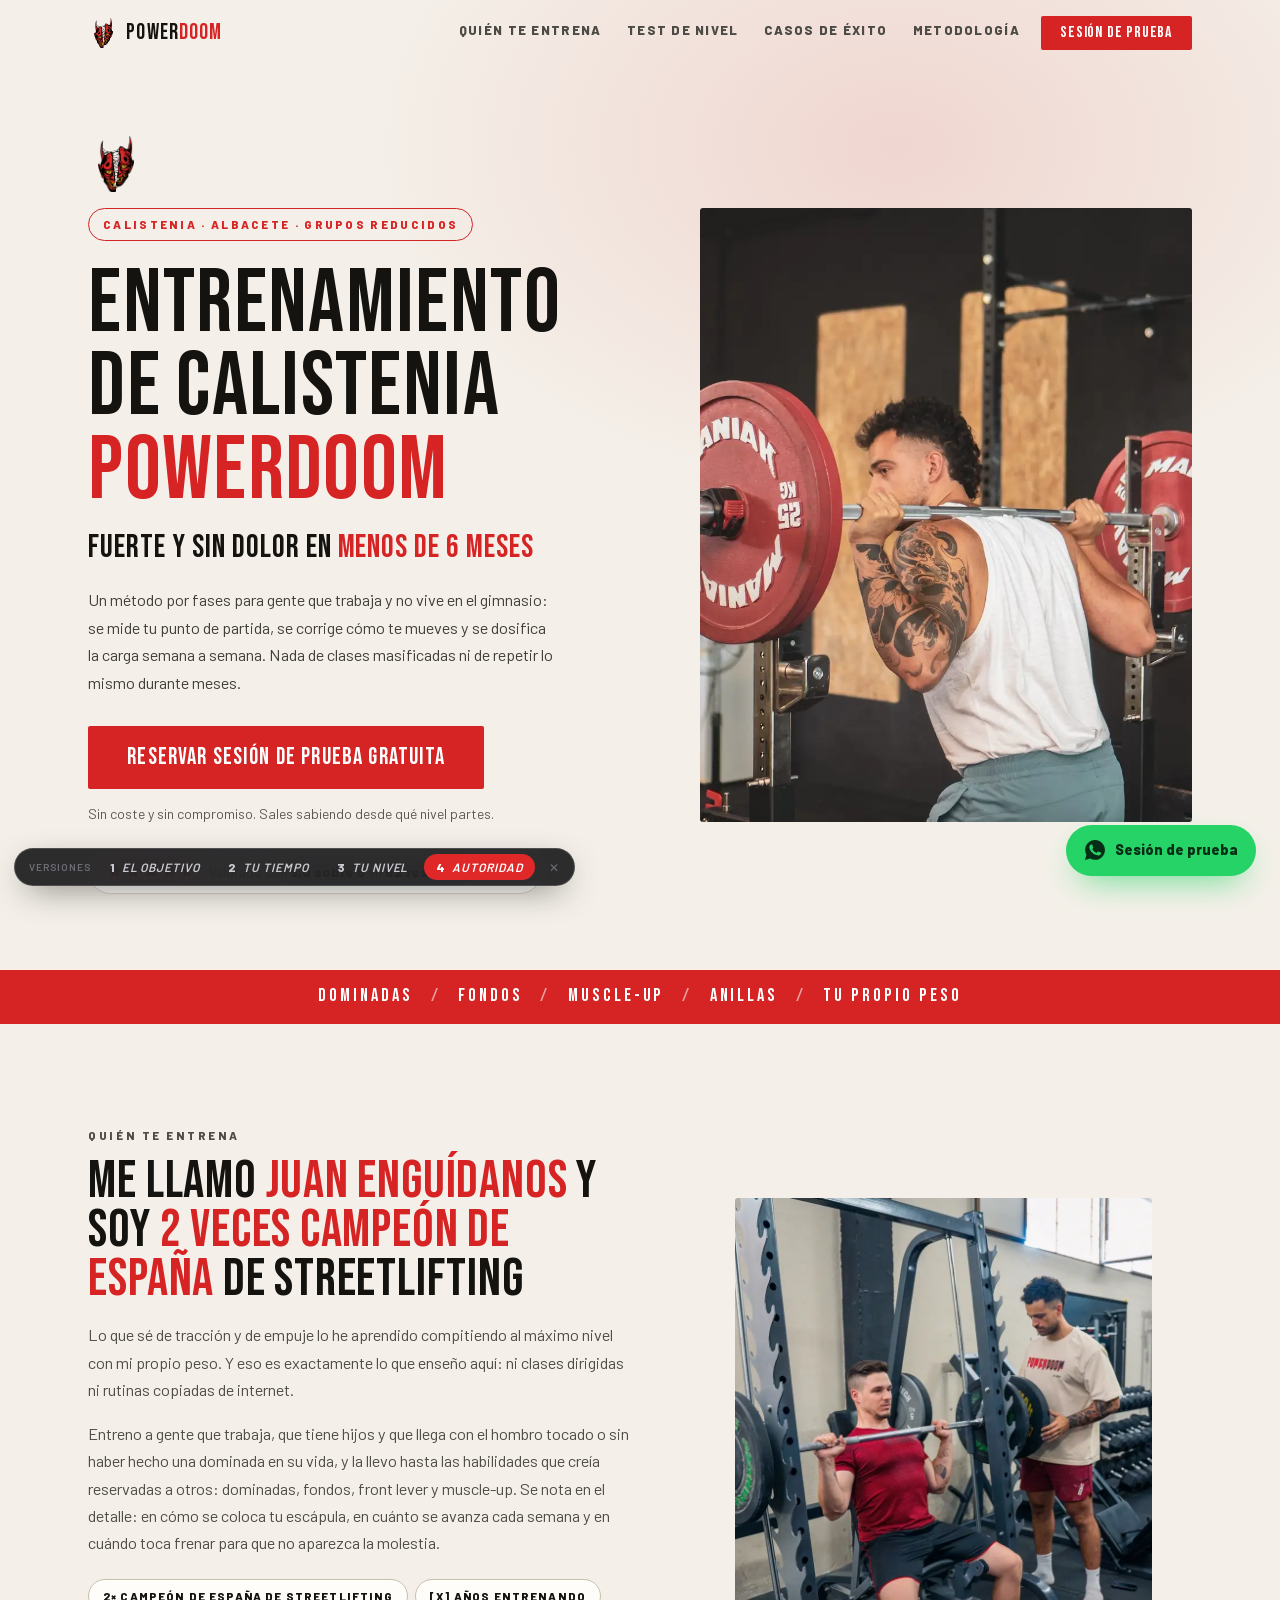
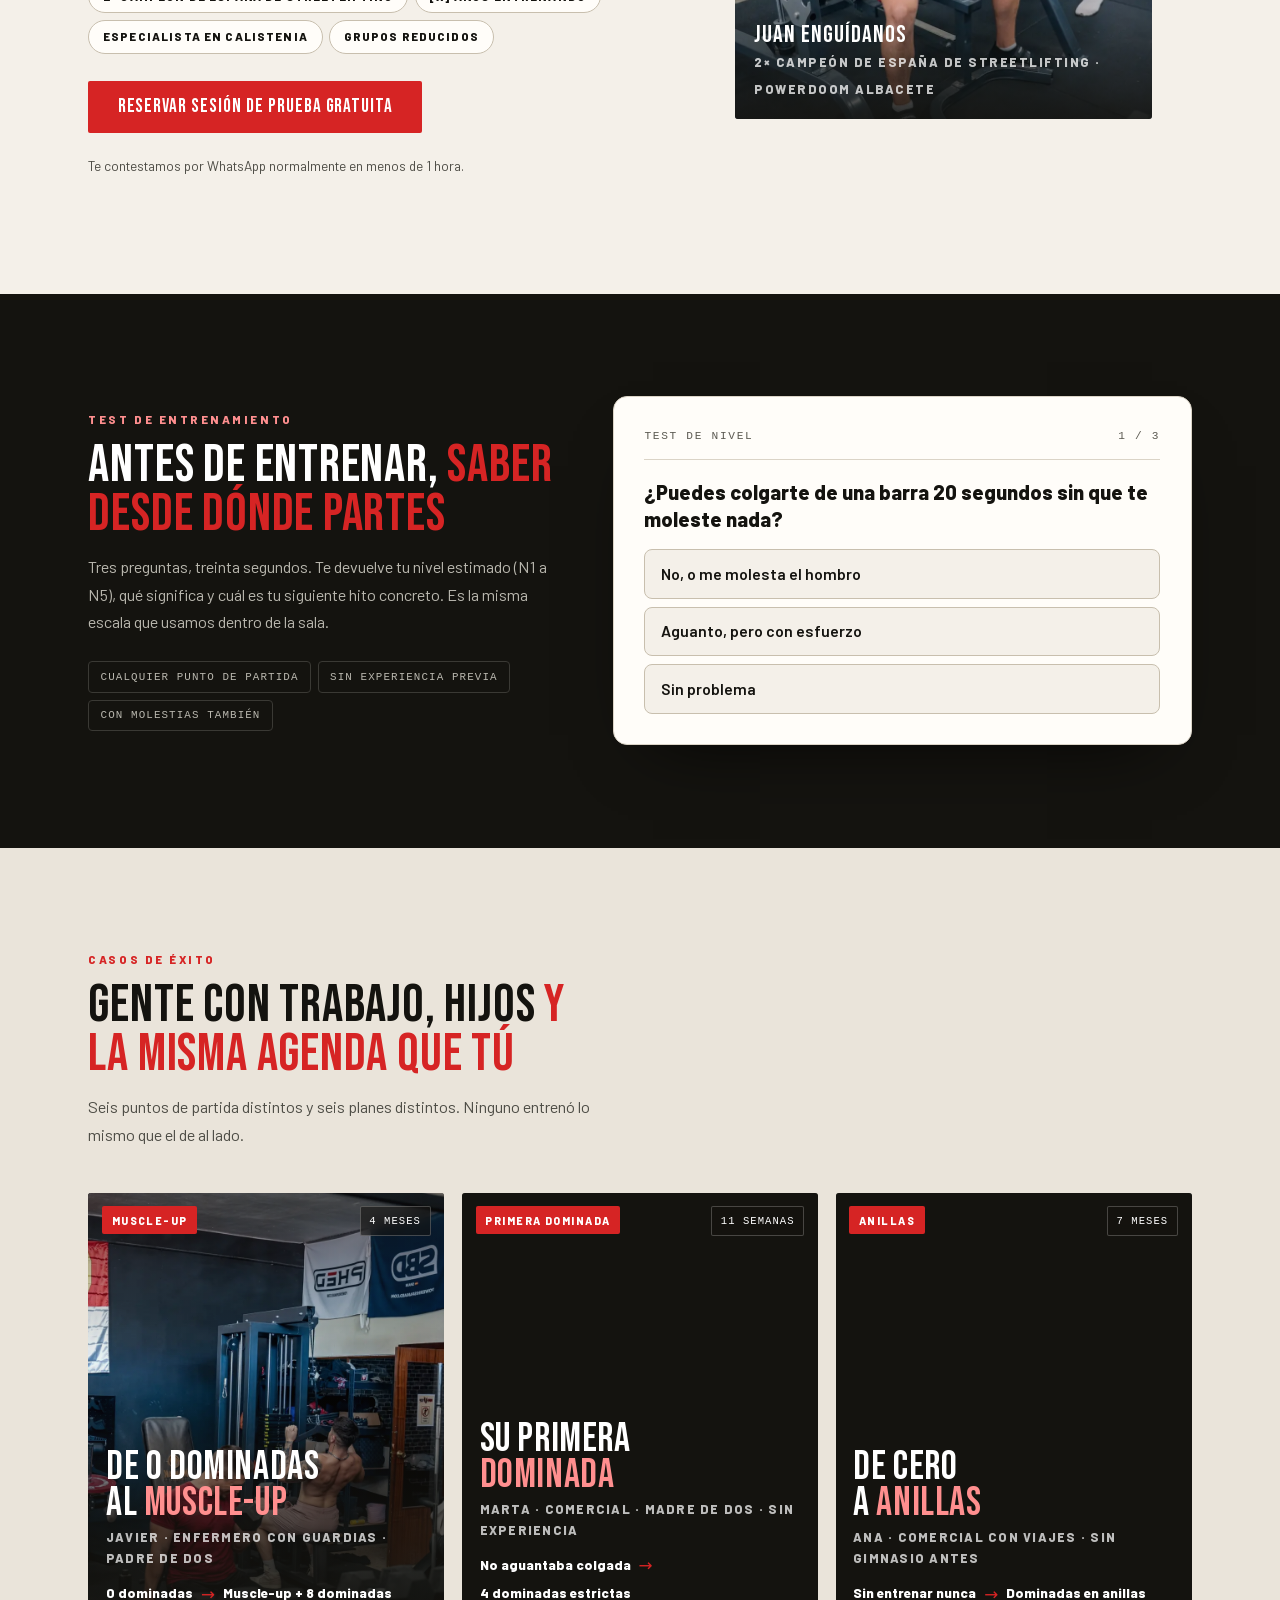
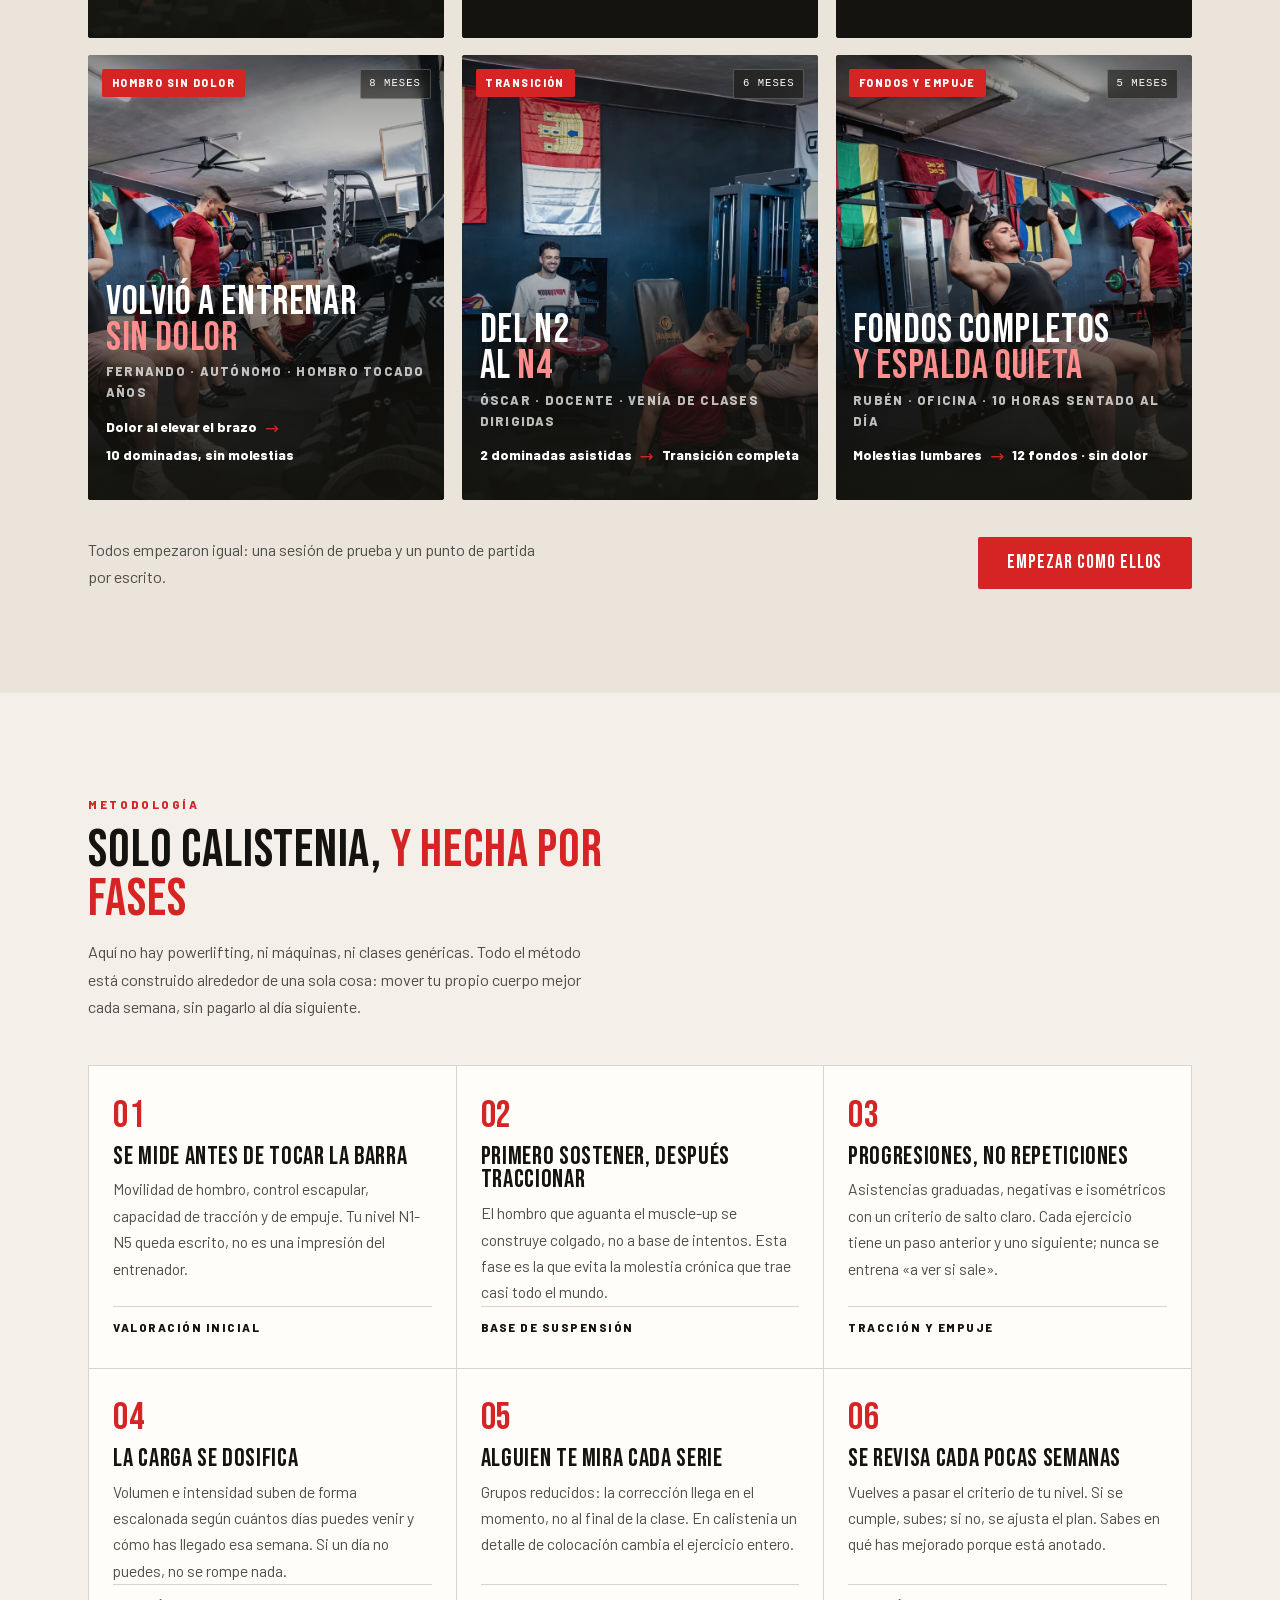
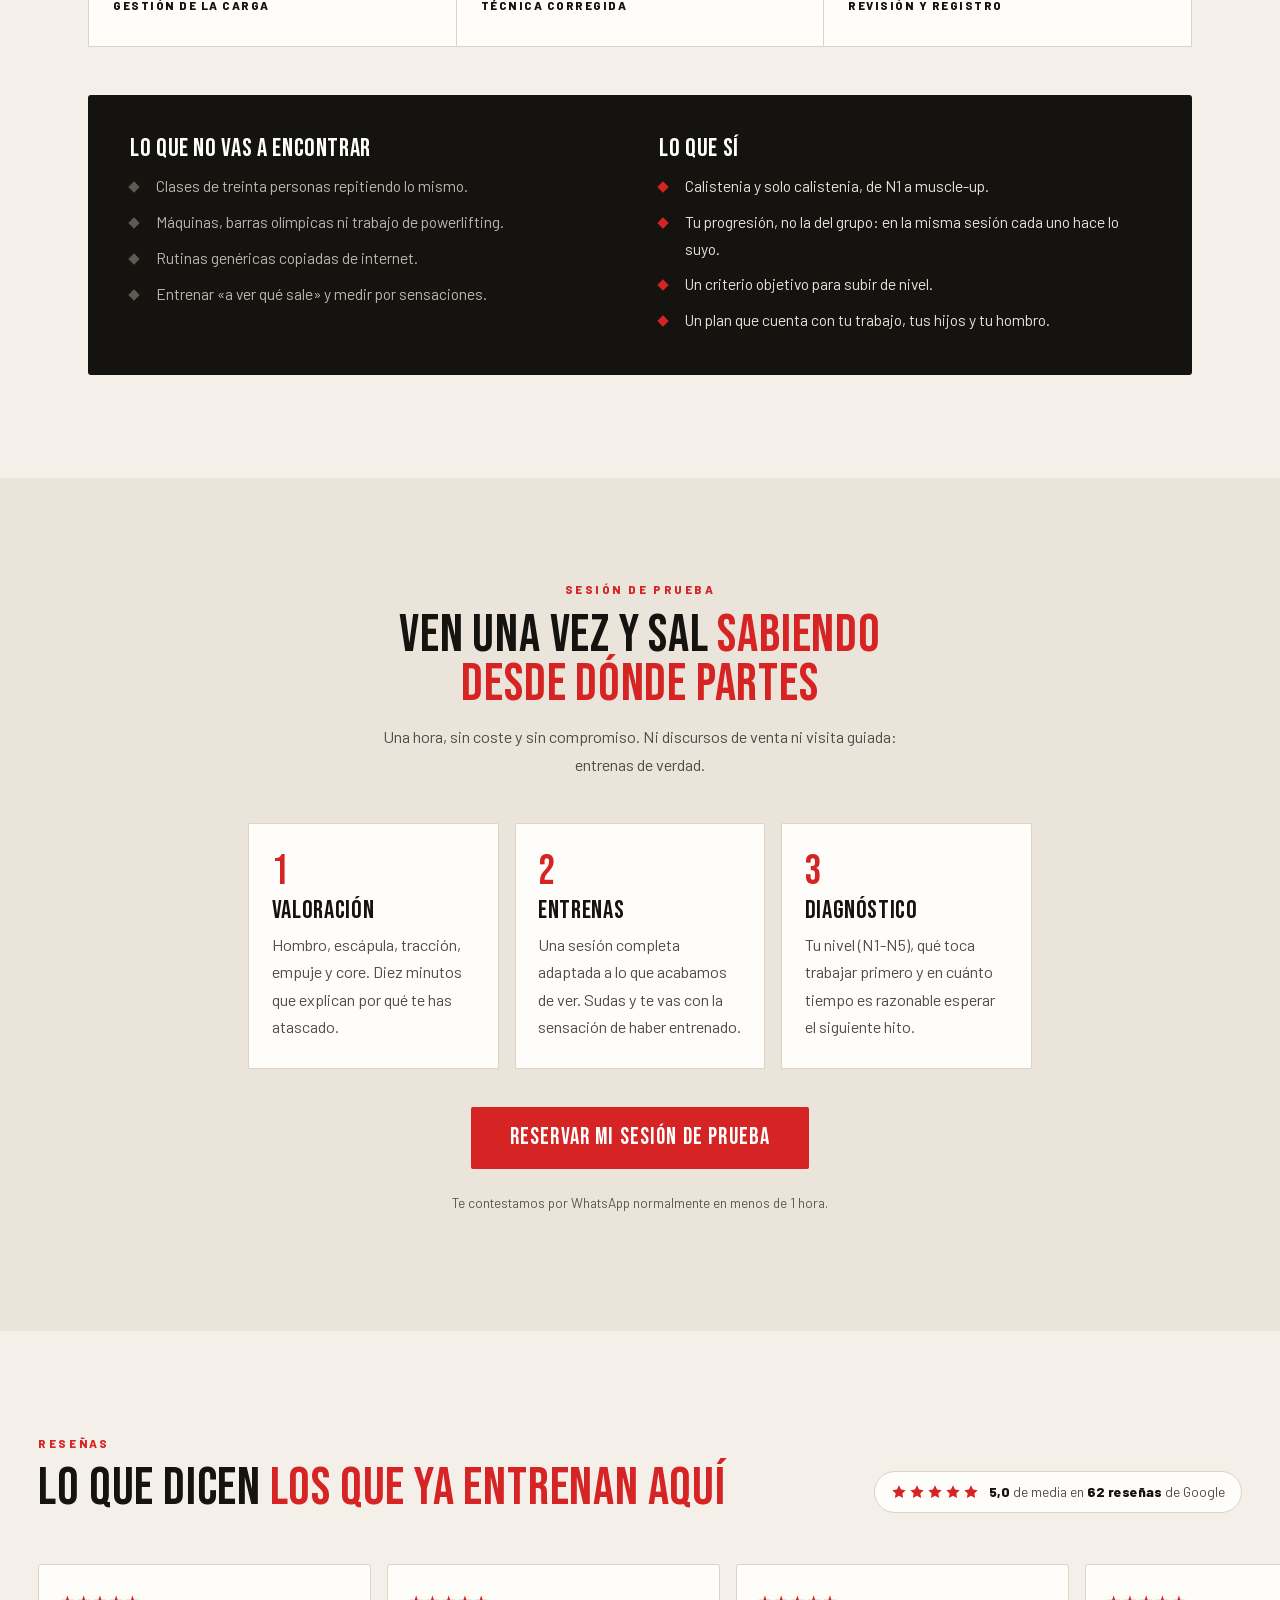
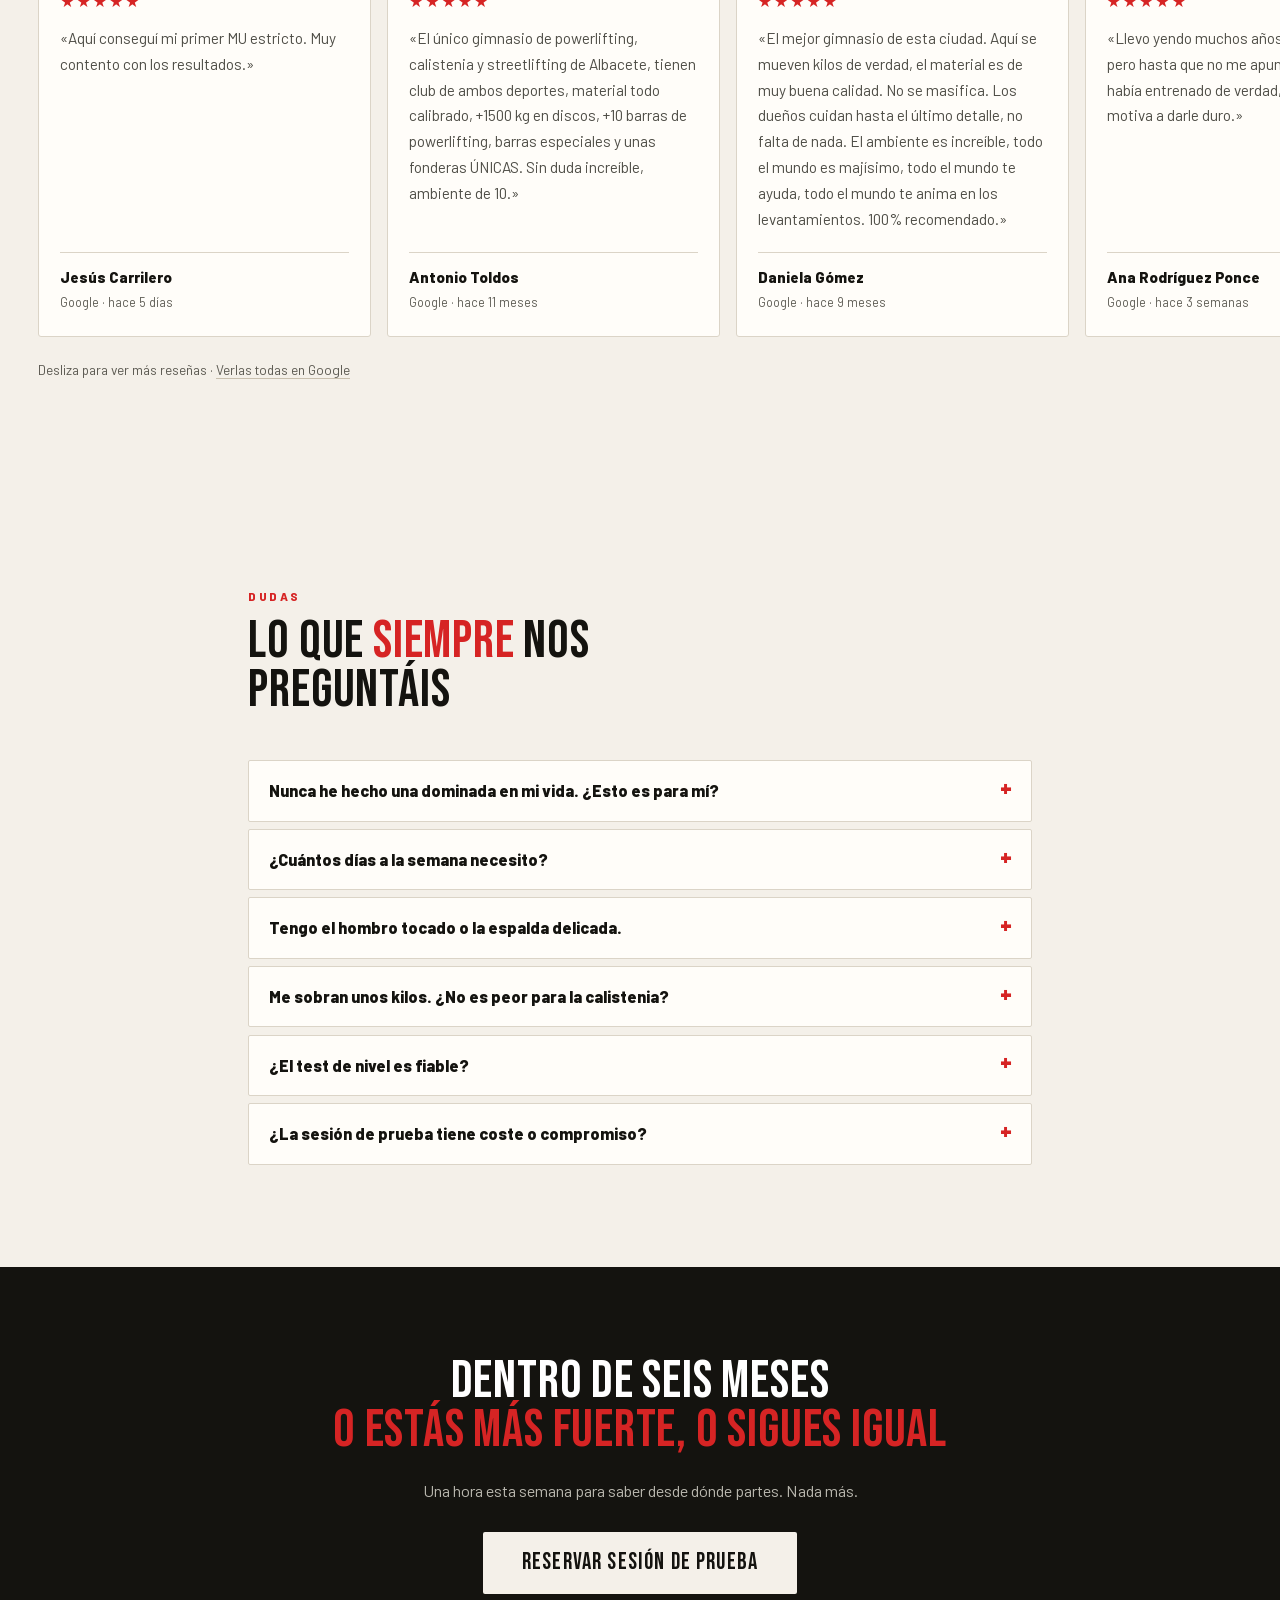
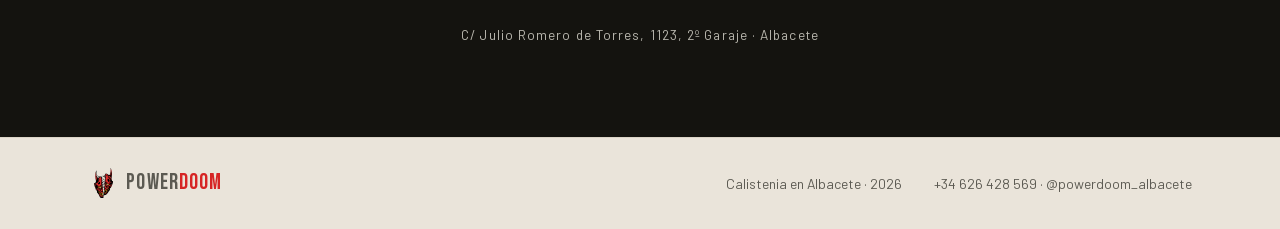
==== commit 7765f8f6: "se añaden reseñas" ====
--- a/l4.html
+++ b/l4.html
@@ -32,7 +32,7 @@
   </div>
 </header>
 <div class="menu" id="menu" data-menu hidden>
-  <a href="#entrenador">Quién te entrena</a><a href="#test">Test de nivel</a><a href="#casos">Casos de éxito</a><a href="#metodo">Metodología</a><a href="#prueba">Sesión de prueba</a><a href="#faq">Preguntas</a>
+  <a href="#entrenador">Quién te entrena</a><a href="#test">Test de nivel</a><a href="#casos">Casos de éxito</a><a href="#metodo">Metodología</a><a href="#prueba">Sesión de prueba</a><a href="#resenas">Reseñas</a><a href="#faq">Preguntas</a>
   <a class="btn btn--red" data-wa="Hola 👋 Quiero reservar una sesión de prueba de calistenia.">Reservar sesión de prueba</a>
 </div>
 
@@ -59,7 +59,7 @@
         <svg viewBox="0 0 24 24"><path d="m12 2 3.09 6.26L22 9.27l-5 4.87 1.18 6.88L12 17.77l-6.18 3.25L7 14.14l-5-4.87 6.91-1.01L12 2Z"/></svg>
         <svg viewBox="0 0 24 24"><path d="m12 2 3.09 6.26L22 9.27l-5 4.87 1.18 6.88L12 17.77l-6.18 3.25L7 14.14l-5-4.87 6.91-1.01L12 2Z"/></svg>
       </span>
-      <p>Valorado con <b>4,9 sobre 5</b> en <b>75 reseñas</b> de Google</p>
+      <p>Valorado con <b><span data-resenas-nota>5,0</span> sobre 5</b> en <b data-resenas-total>62 reseñas</b> de Google</p>
     </div>
     <!-- ▲▲ FIN prueba social ▲▲ -->
    </div>
@@ -355,6 +355,87 @@
   </div>
 </section>
 
+<!-- ══ RESEÑAS ══ -->
+<section class="sec resenas-sec" id="resenas">
+  <div class="wrap">
+    <header class="head resenas__head reveal">
+      <div>
+        <p class="kicker">Reseñas</p>
+        <h2>Lo que dicen <em>los que ya entrenan aquí</em></h2>
+      </div>
+      <div class="resenas__score">
+        <span class="trust__stars" aria-hidden="true">
+          <svg viewBox="0 0 24 24"><path d="m12 2 3.09 6.26L22 9.27l-5 4.87 1.18 6.88L12 17.77l-6.18 3.25L7 14.14l-5-4.87 6.91-1.01L12 2Z"/></svg>
+          <svg viewBox="0 0 24 24"><path d="m12 2 3.09 6.26L22 9.27l-5 4.87 1.18 6.88L12 17.77l-6.18 3.25L7 14.14l-5-4.87 6.91-1.01L12 2Z"/></svg>
+          <svg viewBox="0 0 24 24"><path d="m12 2 3.09 6.26L22 9.27l-5 4.87 1.18 6.88L12 17.77l-6.18 3.25L7 14.14l-5-4.87 6.91-1.01L12 2Z"/></svg>
+          <svg viewBox="0 0 24 24"><path d="m12 2 3.09 6.26L22 9.27l-5 4.87 1.18 6.88L12 17.77l-6.18 3.25L7 14.14l-5-4.87 6.91-1.01L12 2Z"/></svg>
+          <svg viewBox="0 0 24 24"><path d="m12 2 3.09 6.26L22 9.27l-5 4.87 1.18 6.88L12 17.77l-6.18 3.25L7 14.14l-5-4.87 6.91-1.01L12 2Z"/></svg>
+        </span>
+        <p><b data-resenas-nota>5,0</b> de media en <b data-resenas-total>62 reseñas</b> de Google</p>
+      </div>
+    </header>
+  </div>
+
+  <!-- ▼▼ Reseñas reales de la ficha de Google (texto literal). Actualizar cuando entren nuevas ▼▼ -->
+  <div class="resenas" data-resenas tabindex="0" role="region" aria-label="Reseñas de clientes, desplazamiento horizontal">
+    <article class="resena">
+      <span class="resena__stars" aria-label="5 de 5">★★★★★</span>
+      <p class="resena__t">«Aquí conseguí mi primer MU estricto. Muy contento con los resultados.»</p>
+      <p class="resena__a"><b>Jesús Carrilero</b><span>Google · hace 5 días</span></p>
+    </article>
+    <article class="resena">
+      <span class="resena__stars" aria-label="5 de 5">★★★★★</span>
+      <p class="resena__t">«El único gimnasio de powerlifting, calistenia y streetlifting de Albacete, tienen club de ambos deportes, material todo calibrado, +1500 kg en discos, +10 barras de powerlifting, barras especiales y unas fonderas ÚNICAS. Sin duda increíble, ambiente de 10.»</p>
+      <p class="resena__a"><b>Antonio Toldos</b><span>Google · hace 11 meses</span></p>
+    </article>
+    <article class="resena">
+      <span class="resena__stars" aria-label="5 de 5">★★★★★</span>
+      <p class="resena__t">«El mejor gimnasio de esta ciudad. Aquí se mueven kilos de verdad, el material es de muy buena calidad. No se masifica. Los dueños cuidan hasta el último detalle, no falta de nada. El ambiente es increíble, todo el mundo es majísimo, todo el mundo te ayuda, todo el mundo te anima en los levantamientos. 100% recomendado.»</p>
+      <p class="resena__a"><b>Daniela Gómez</b><span>Google · hace 9 meses</span></p>
+    </article>
+    <article class="resena">
+      <span class="resena__stars" aria-label="5 de 5">★★★★★</span>
+      <p class="resena__t">«Llevo yendo muchos años al gimnasio, pero hasta que no me apunté a este no había entrenado de verdad, ambiente que motiva a darle duro.»</p>
+      <p class="resena__a"><b>Ana Rodríguez Ponce</b><span>Google · hace 3 semanas</span></p>
+    </article>
+    <article class="resena">
+      <span class="resena__stars" aria-label="5 de 5">★★★★★</span>
+      <p class="resena__t">«Este gimnasio me ha cambiado la vida.»</p>
+      <p class="resena__a"><b>Alan Robles</b><span>Google · hace un año</span></p>
+    </article>
+    <article class="resena">
+      <span class="resena__stars" aria-label="5 de 5">★★★★★</span>
+      <p class="resena__t">«El único sitio con calibrados en Albacete y una locura de ambiente. Una vez entrenas ahí no vuelves a ser el mismo.»</p>
+      <p class="resena__a"><b>Ángel Atienzar Martínez</b><span>Google · hace 2 años</span></p>
+    </article>
+    <article class="resena">
+      <span class="resena__stars" aria-label="5 de 5">★★★★★</span>
+      <p class="resena__t">«Un gimnasio con muy buen ambiente para entrenar. Material bueno y al alcance de todos sin masificaciones.»</p>
+      <p class="resena__a"><b>Elena Verdugo</b><span>Google · hace 2 años</span></p>
+    </article>
+    <article class="resena">
+      <span class="resena__stars" aria-label="5 de 5">★★★★★</span>
+      <p class="resena__t">«Experiencia buenísima, gente cercana e instalaciones top para practicar deportes de fuerza.»</p>
+      <p class="resena__a"><b>Javier Ruiz Cazaña</b><span>Google · hace 3 años</span></p>
+    </article>
+    <article class="resena">
+      <span class="resena__stars" aria-label="5 de 5">★★★★★</span>
+      <p class="resena__t">«Gimnasio muy bueno con un ambiente muy amigable, 100x100 recomendable.»</p>
+      <p class="resena__a"><b>Mario Gallego</b><span>Google · hace un año</span></p>
+    </article>
+    <article class="resena">
+      <span class="resena__stars" aria-label="5 de 5">★★★★★</span>
+      <p class="resena__t">«Excelente gimnasio para lograr objetivos.»</p>
+      <p class="resena__a"><b>Luis Charco Valcárcel</b><span>Google · hace 5 días</span></p>
+    </article>
+  </div>
+  <!-- ▲▲ FIN reseñas ▲▲ -->
+
+  <div class="wrap">
+    <p class="micro resenas__nota reveal">Desliza para ver más reseñas · <a data-resenas-url href="https://www.google.com/search?q=Gimnasio+de+Calistenia+Albacete+-+PowerDoom" target="_blank" rel="noopener">Verlas todas en Google</a></p>
+  </div>
+</section>
+
 <!-- FAQ -->
 <section class="sec" id="faq">
   <div class="wrap wrap--n">
@@ -397,6 +478,7 @@
 
 <script src="js/common.js" defer></script>
 <script src="js/l3-test.js" defer></script>
+<script src="js/l4-resenas.js" defer></script>
 <script src="js/switch.js" defer></script>
 </body>
 </html>
--- a/css/l4.css
+++ b/css/l4.css
@@ -203,6 +203,35 @@
 .solo__si li{color:#e6e3da}
 @media (max-width:760px){.solo{grid-template-columns:1fr}}
 
+/* ── RESEÑAS (carrusel horizontal a todo el ancho) ── */
+.resenas-sec{overflow:hidden}
+.resenas-sec .wrap{max-width:none}
+.resenas__head{max-width:none;display:flex;flex-wrap:wrap;gap:1rem 2rem;align-items:flex-end;justify-content:space-between}
+.resenas__head h2{margin:0}
+.resenas__score{display:flex;align-items:center;gap:.6rem;padding:.55rem 1rem;background:var(--card);border:1px solid var(--line);border-radius:99px}
+.resenas__score p{margin:0;font-size:.86rem;color:#4e4d46}
+.resenas__score b{color:var(--ink)}
+
+.resenas{display:flex;gap:1rem;overflow-x:auto;overscroll-behavior-x:contain;scroll-snap-type:x proximity;
+  padding-block:.4rem 1.4rem;
+  padding-inline:var(--pad);scroll-padding-inline:var(--pad);
+  scrollbar-width:thin;scrollbar-color:var(--line2) transparent}
+.resenas::-webkit-scrollbar{height:6px}
+.resenas::-webkit-scrollbar-thumb{background:var(--line2);border-radius:99px}
+.resenas::-webkit-scrollbar-track{background:transparent}
+.resena{flex:0 0 clamp(260px,26vw,340px);scroll-snap-align:start;display:flex;flex-direction:column;
+  background:var(--card);border:1px solid var(--line);border-radius:3px;padding:1.4rem 1.3rem;
+  transition:transform .25s var(--e),box-shadow .25s var(--e),border-color .25s}
+.resena:hover{transform:translateY(-4px);border-color:var(--line2);box-shadow:0 20px 44px -32px rgba(20,19,15,.75)}
+.resena__stars{color:var(--red);font-size:1rem;letter-spacing:.12em;margin-bottom:.7rem}
+.resena__t{margin:0 0 1.2rem;color:#4e4d46;font-size:.96rem}
+.resena__a{margin:auto 0 0;display:flex;flex-direction:column;gap:.1rem;border-top:1px solid var(--line);padding-top:.8rem}
+.resena__a b{font-weight:700;font-size:.95rem}
+.resena__a span{font-size:.78rem;color:var(--ink-s)}
+.resenas__nota{margin:0}
+.resenas__nota a{border-bottom:1px solid var(--line2)}
+.resenas__nota a:hover{color:var(--red)}
+
 /* Pasos */
 .pasos{list-style:none;margin:0 0 2.4rem;padding:0;display:grid;grid-template-columns:repeat(auto-fit,minmax(240px,1fr));gap:1rem}
 .pasos li{background:var(--card);border:1px solid var(--line);border-radius:2px;padding:1.7rem 1.4rem}
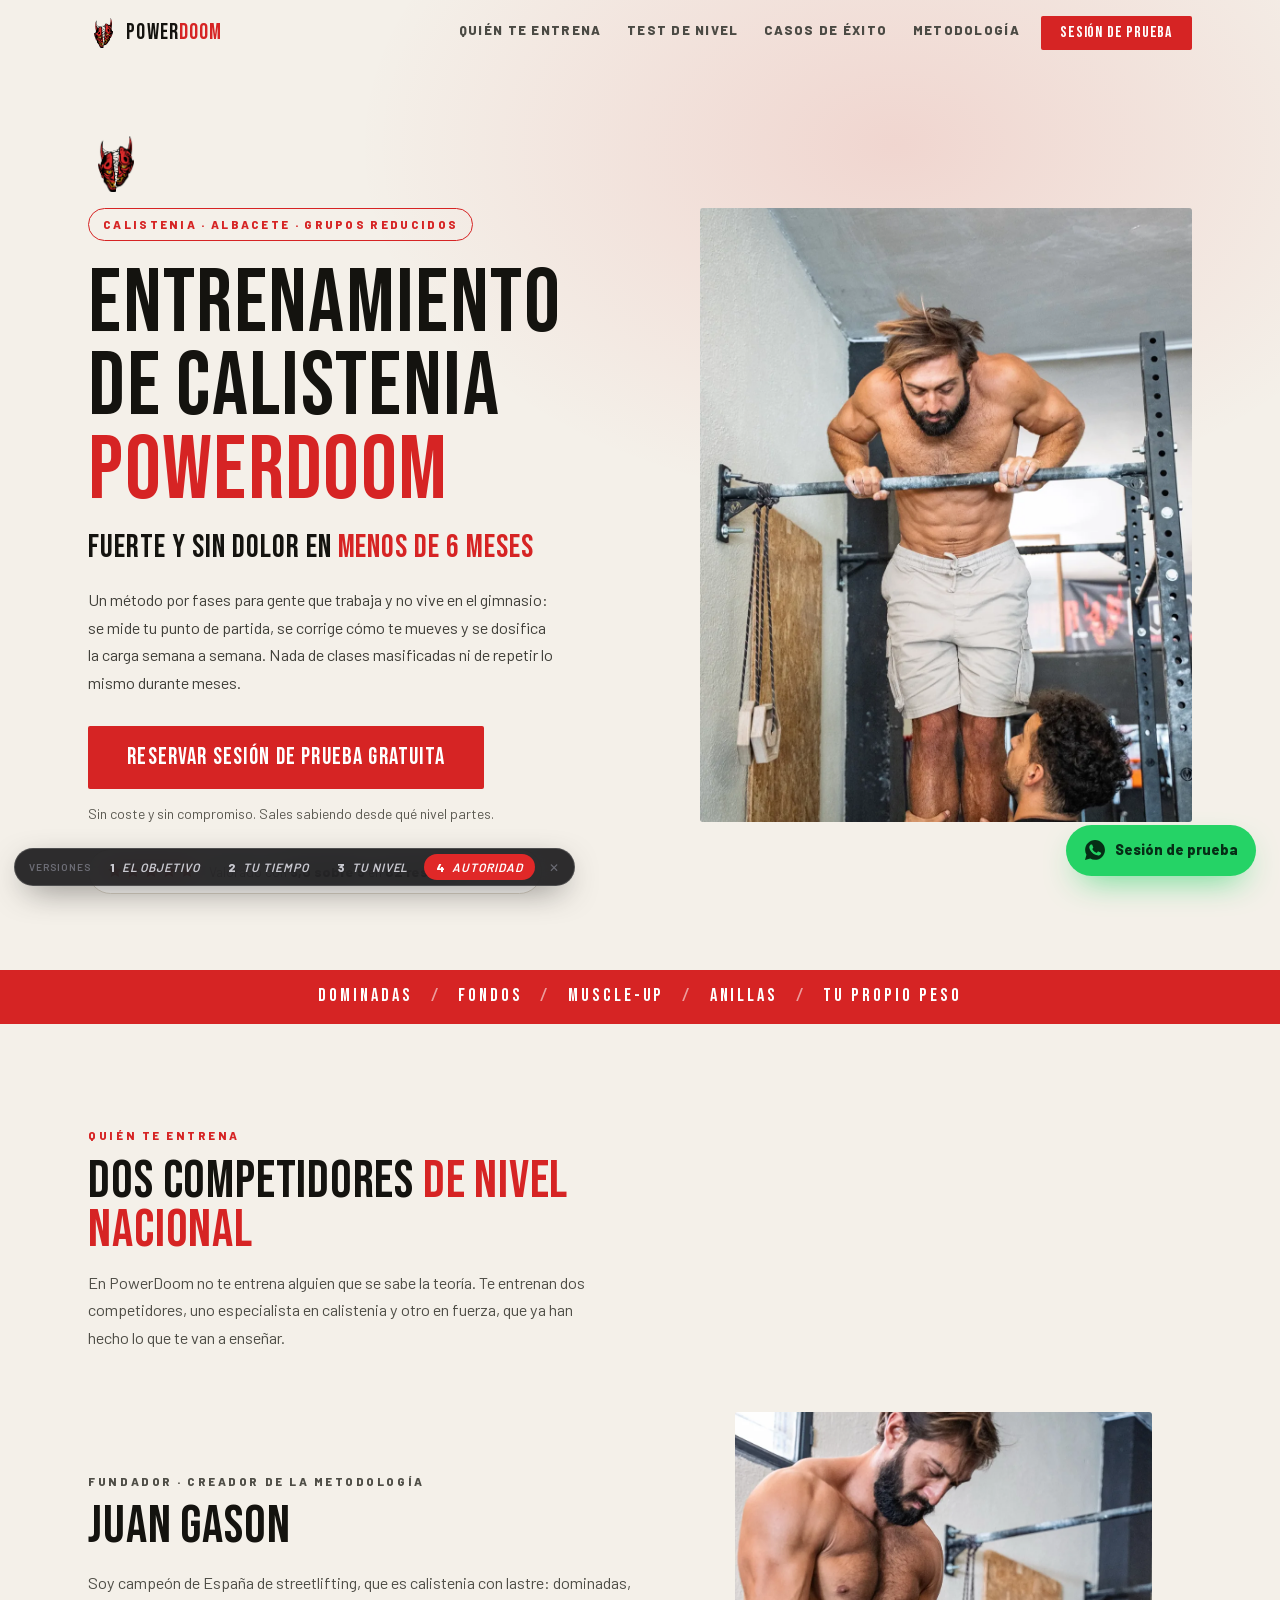
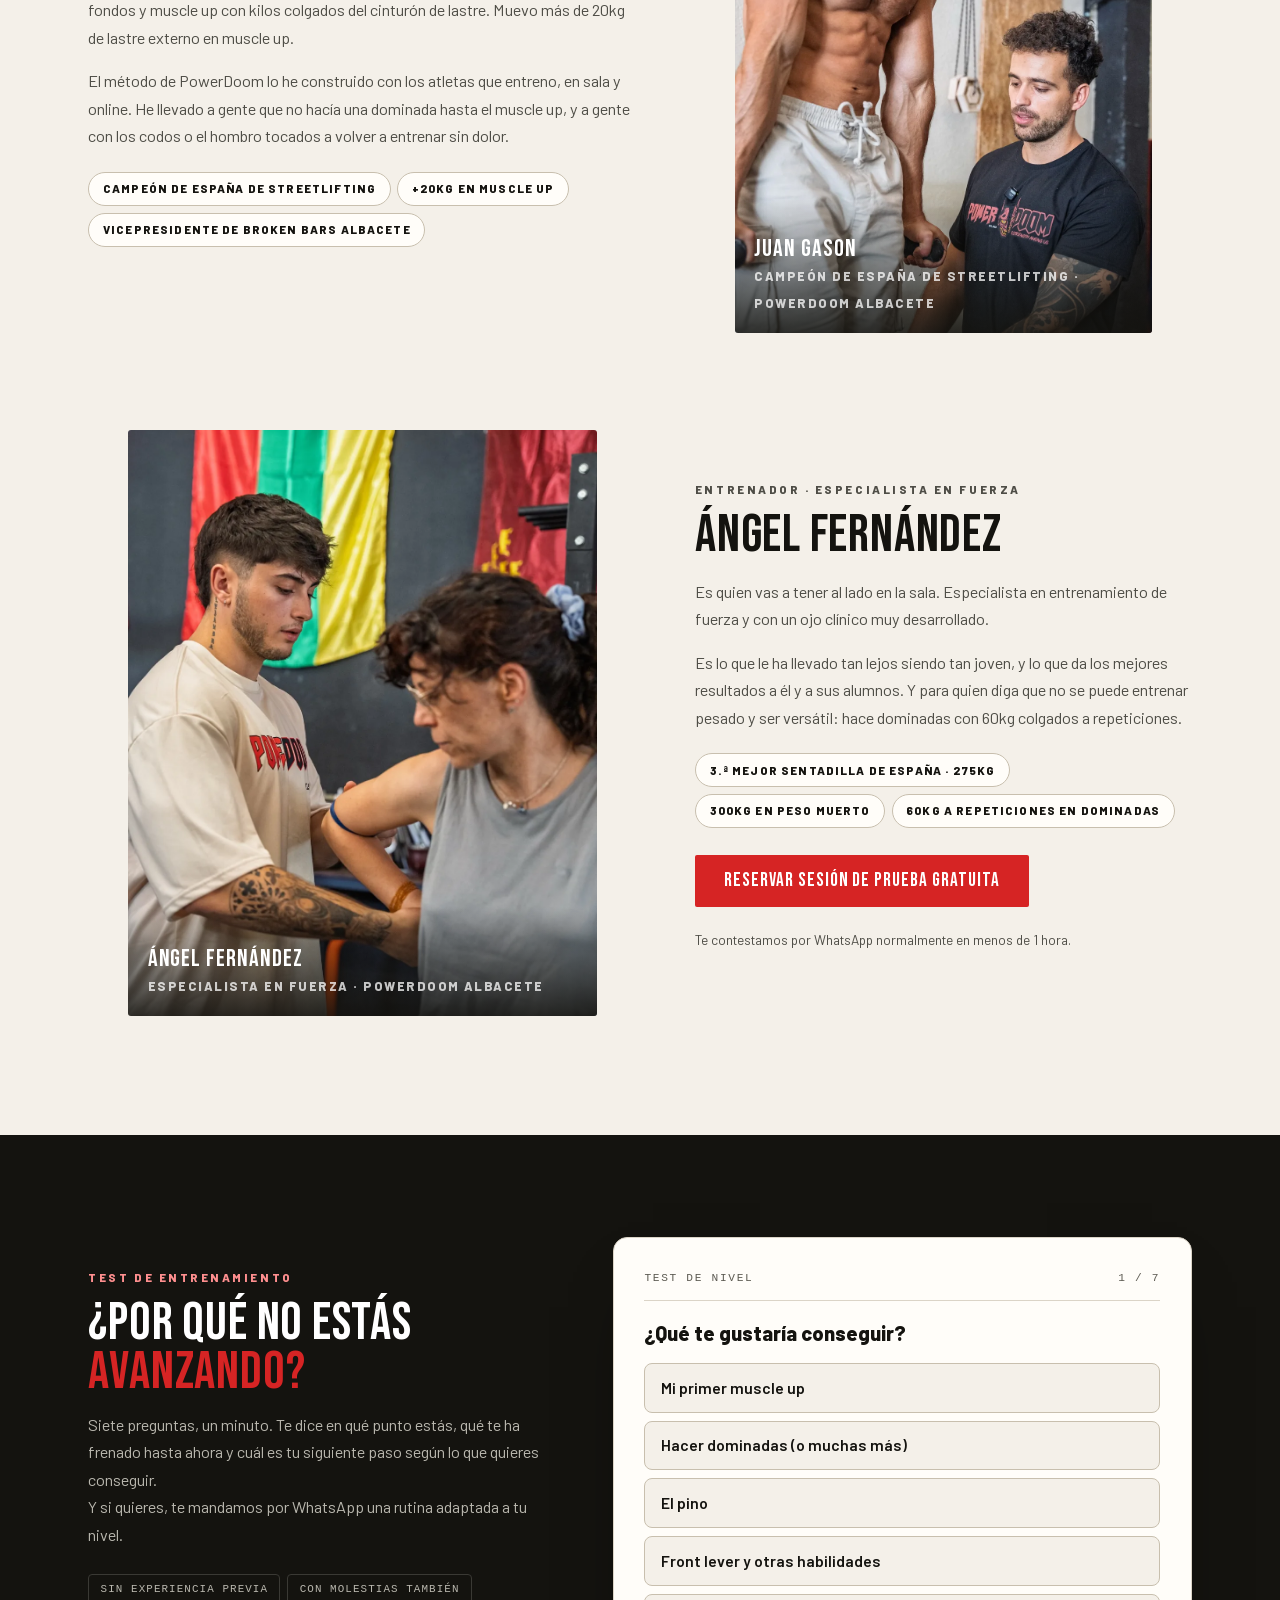
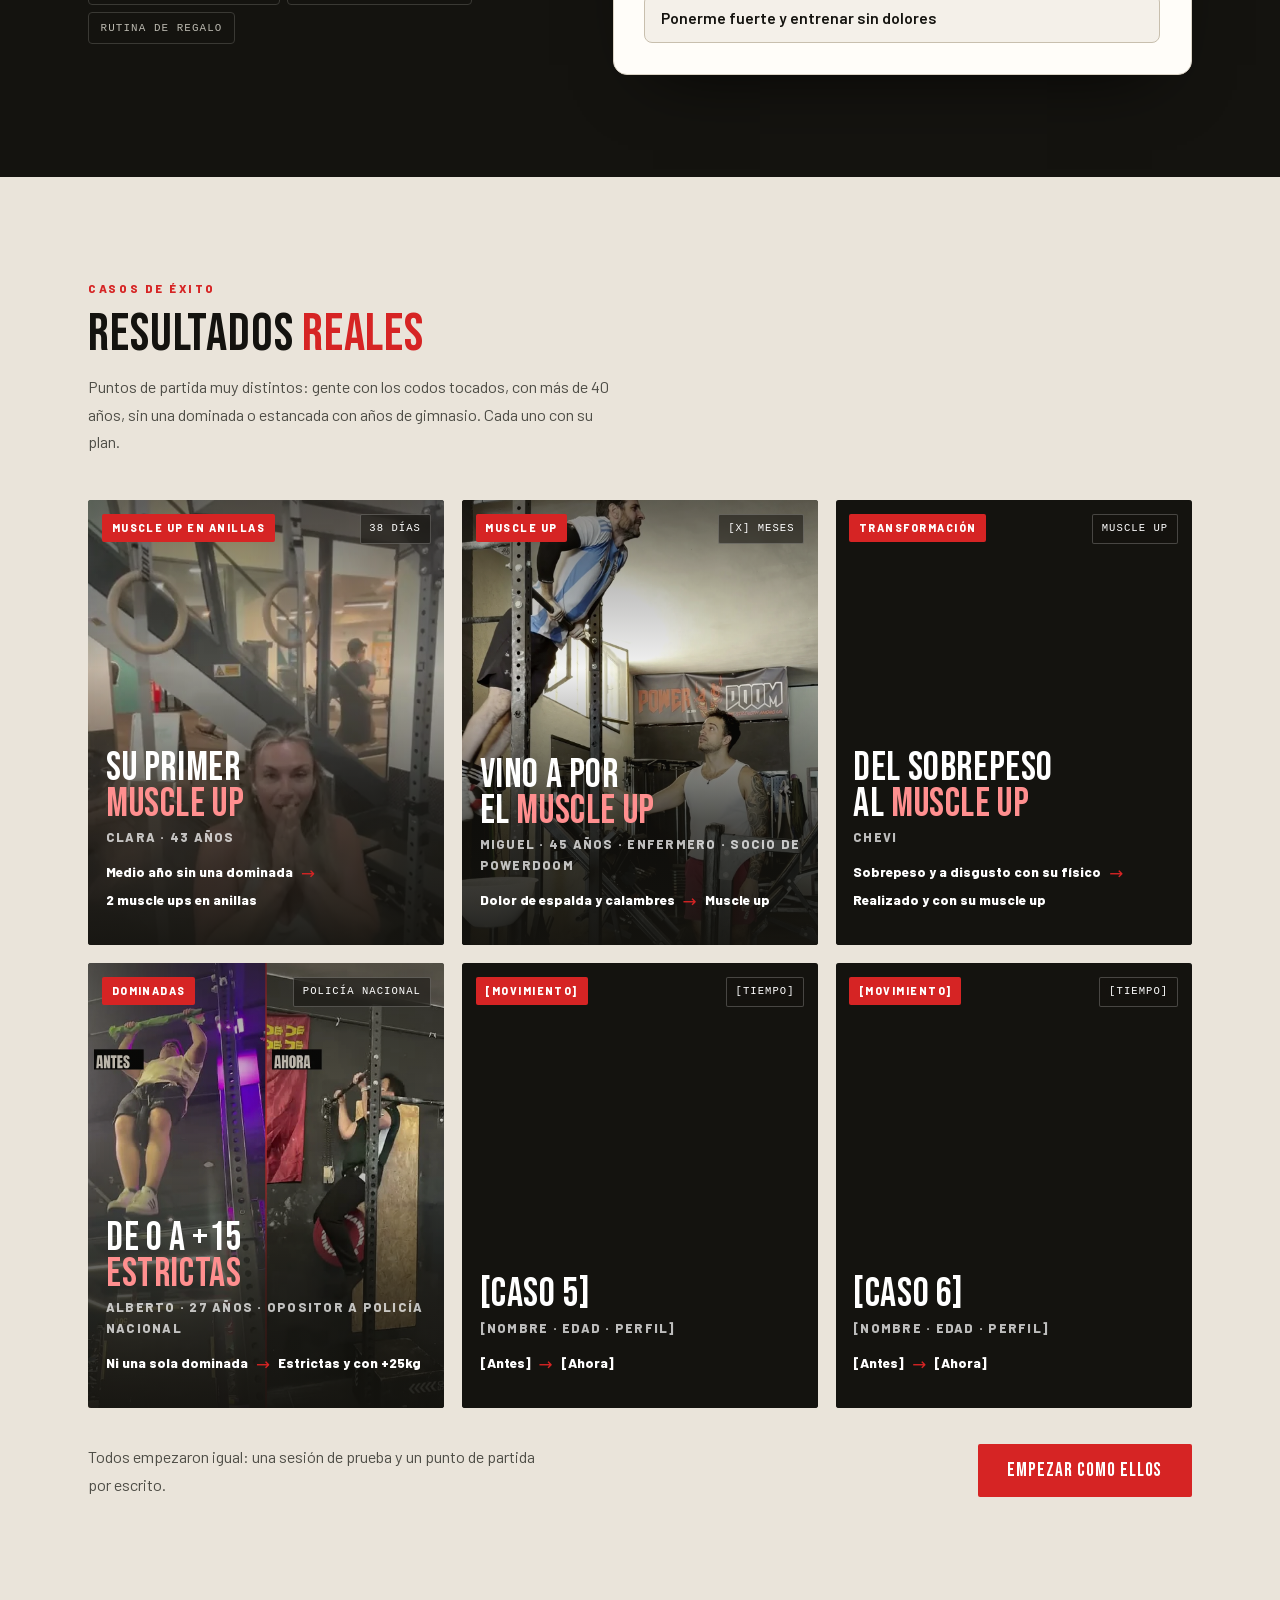
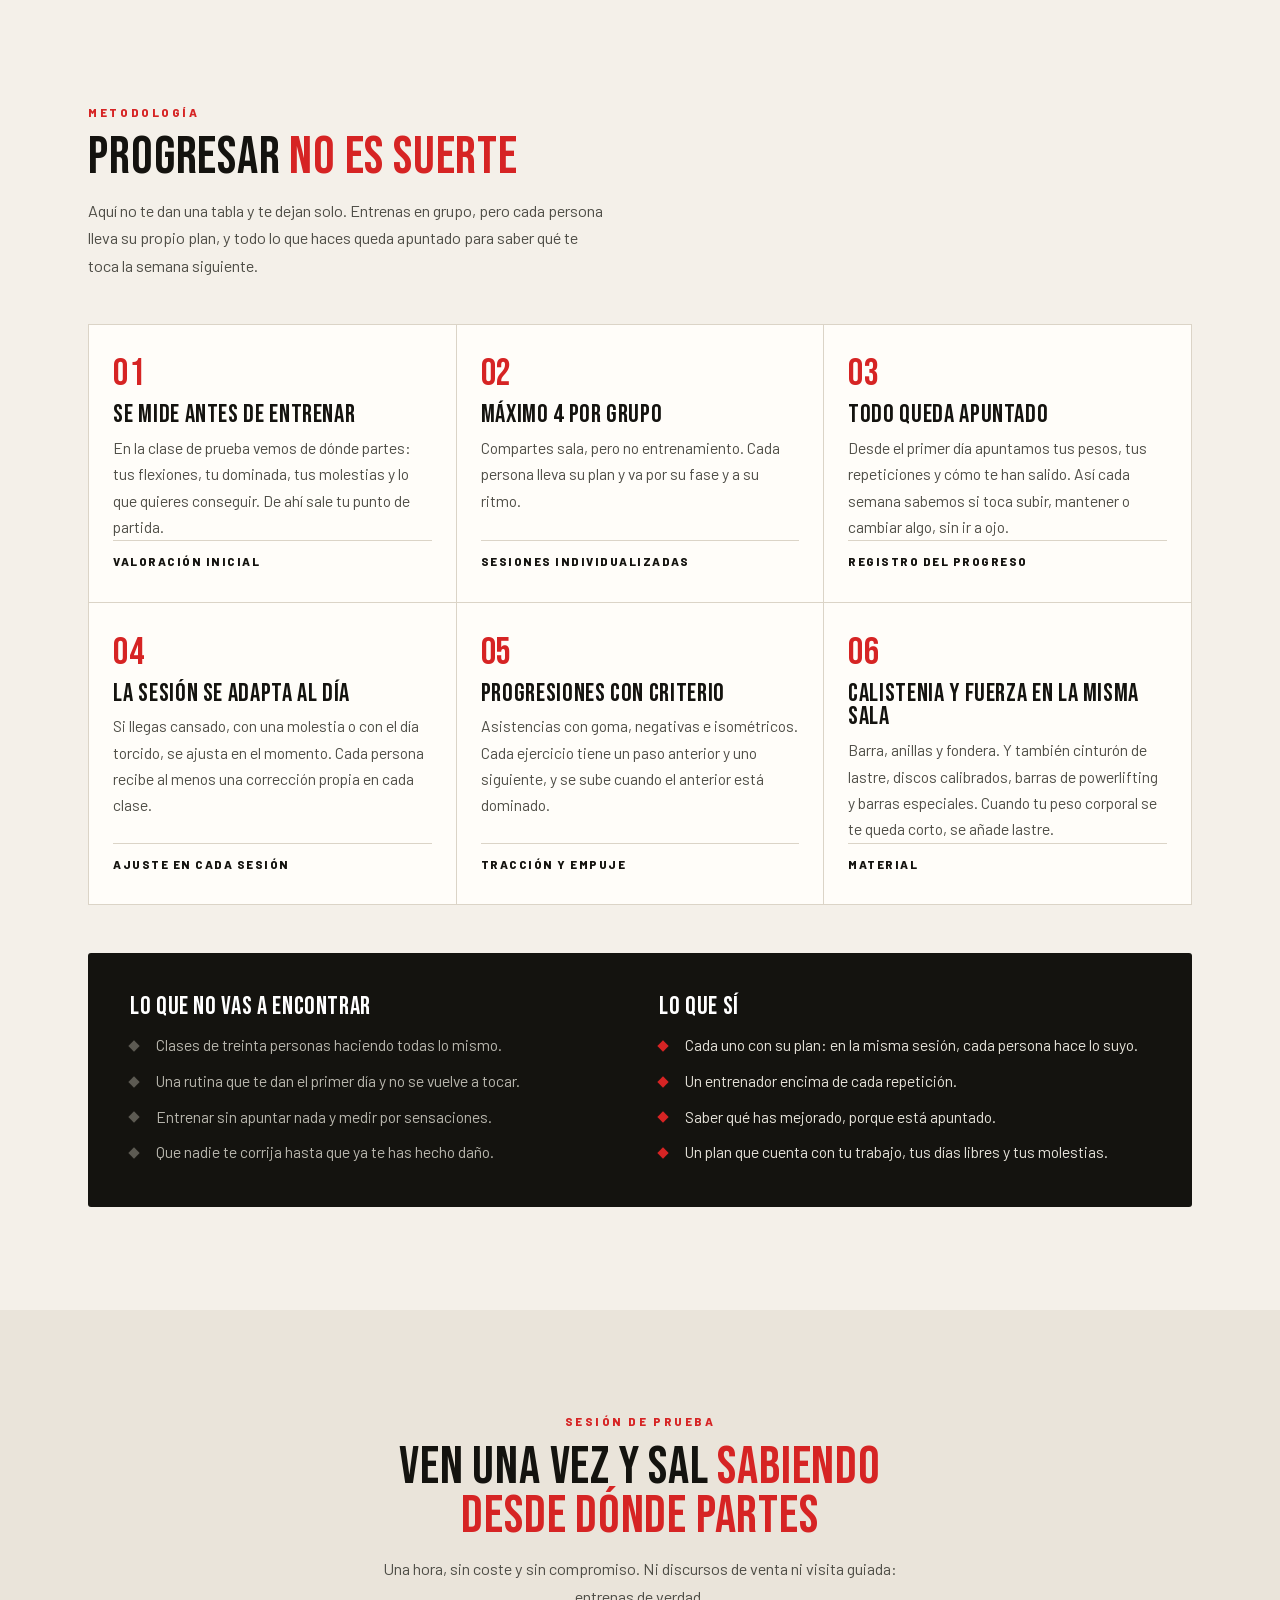
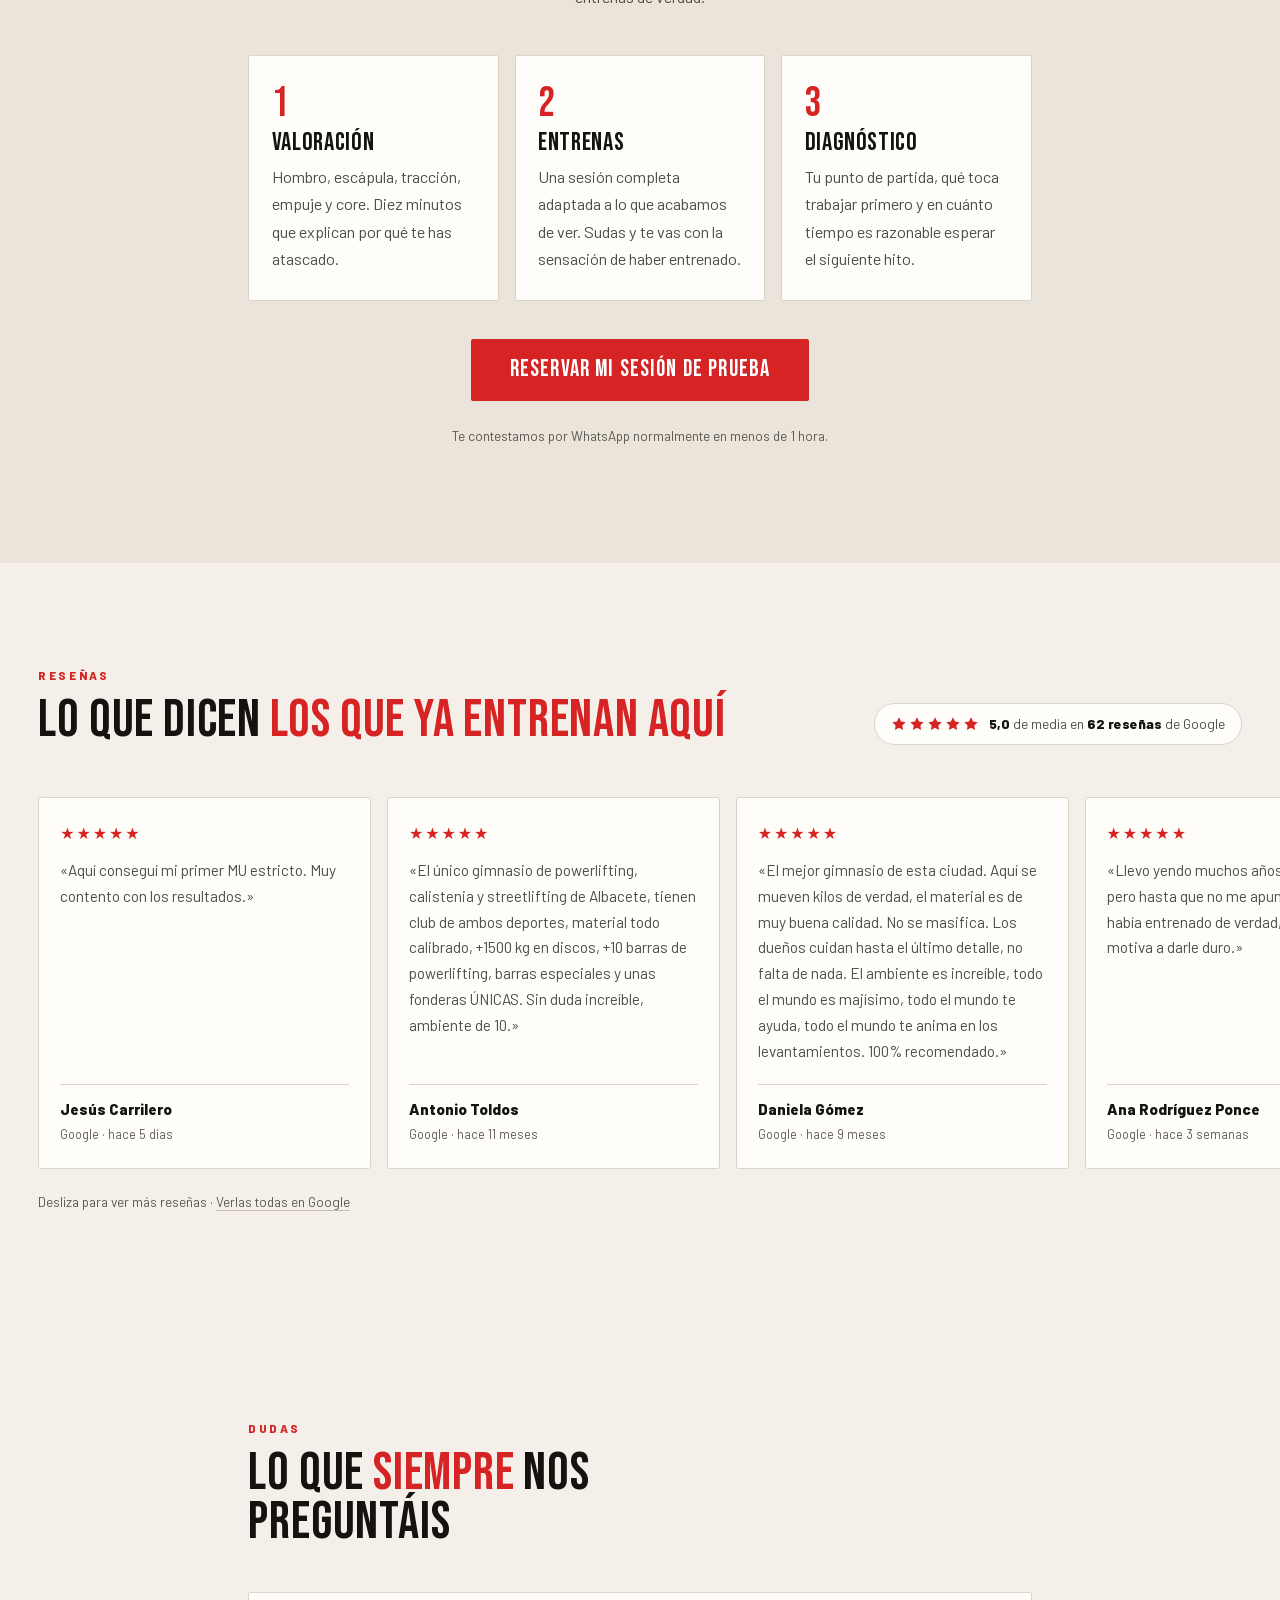
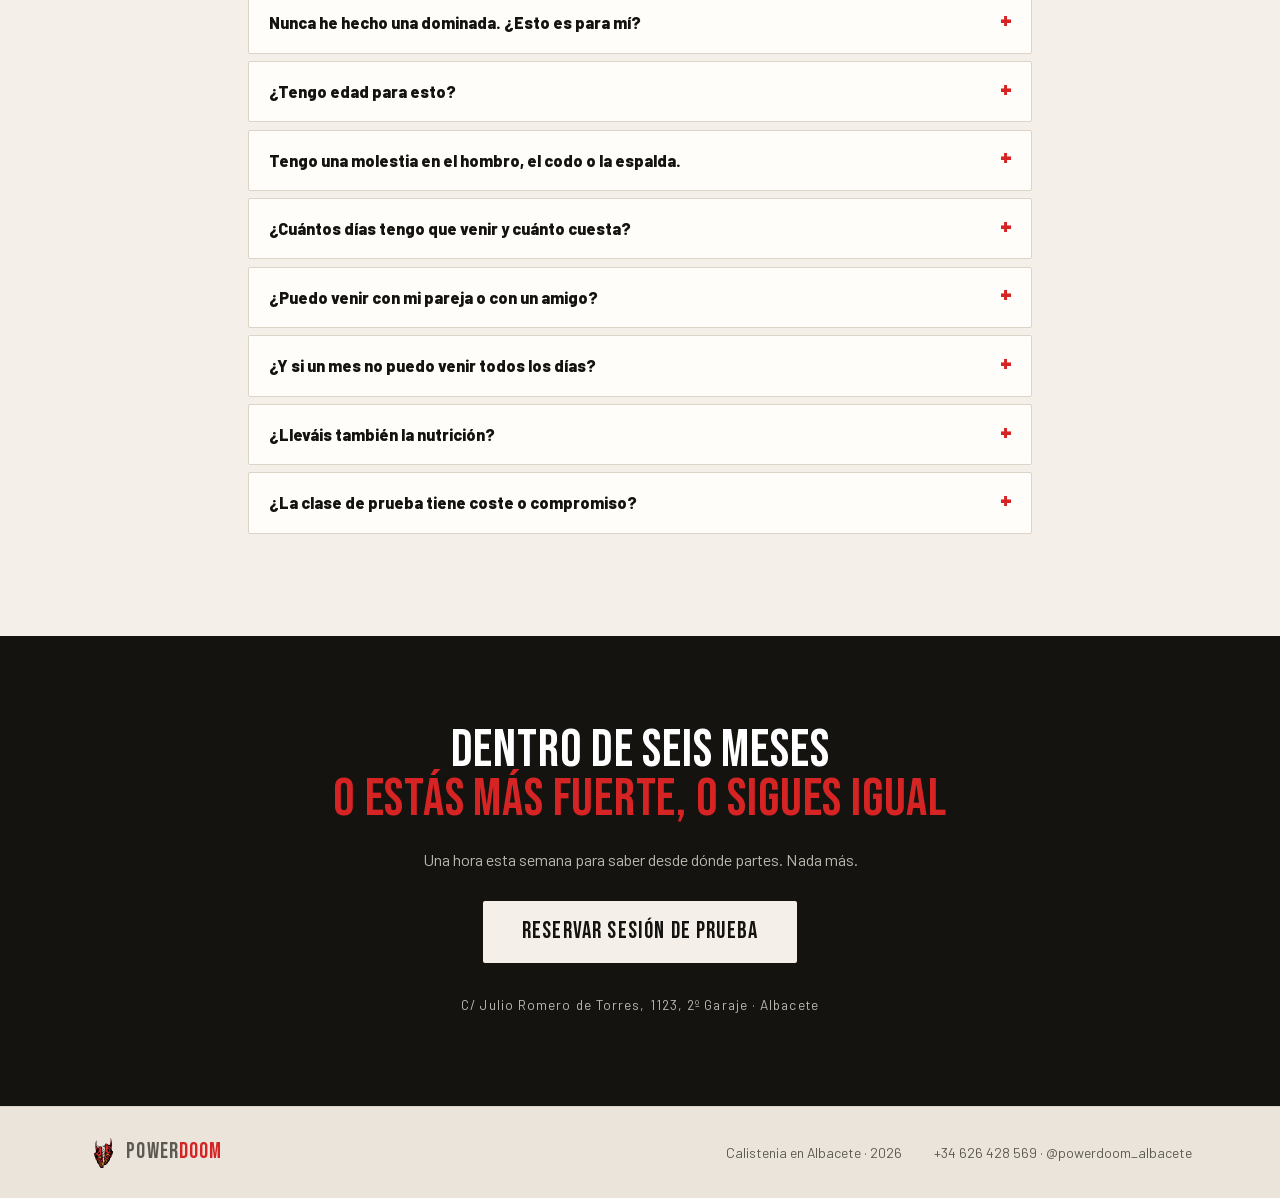
==== commit 9fc52067: "feat(l4): versión del cliente con fotos originales y test de 7 preguntas - l4.html pasa a la versión" ====
--- a/l4.html
+++ b/l4.html
@@ -15,6 +15,11 @@
 <link rel="stylesheet" href="css/fonts.css">
 <link rel="stylesheet" href="css/l4.css">
 <script>document.documentElement.className='js'</script>
+
+<style id="test-css">
+  .q__back{background:none;border:0;color:var(--ink-s);font:600 .82rem/1 'Barlow',sans-serif;cursor:pointer;margin-top:.9rem;padding:0;text-decoration:underline}
+  #r-mol:empty{display:none}
+</style>
 </head>
 <body>
 
@@ -65,7 +70,7 @@
    </div>
 
    <figure class="hero__fig">
-     <img src="assets/img/gallery/m1.webp" alt="Entrenamiento de fuerza con el propio peso en PowerDoom Albacete" width="1600" height="1067" fetchpriority="high" decoding="async">
+     <img src="assets/img/fotos/hero.webp" style="object-position:50% 12%" alt="Alumno haciendo un muscle up con el entrenador al lado en PowerDoom Albacete" width="1600" height="1067" fetchpriority="high" decoding="async">
    </figure>
   </div>
 </section>
@@ -79,29 +84,50 @@
 
 <!-- ══ 2 · QUIÉN TE ENTRENA ══ -->
 <section class="sec" id="entrenador">
+  <div class="wrap">
+    <header class="head reveal">
+      <p class="kicker">Quién te entrena</p>
+      <h2>Dos competidores <em>de nivel nacional</em></h2>
+      <p class="lead">En PowerDoom no te entrena alguien que se sabe la teoría. Te entrenan dos competidores, uno especialista en calistenia y otro en fuerza, que ya han hecho lo que te van a enseñar.</p>
+    </header>
+  </div>
   <div class="wrap coach">
     <div class="coach__txt reveal">
-      <p class="kicker">Quién te entrena</p>
-      <!-- ▼▼ EDITA AQUÍ: años de experiencia y nº de alumnos reales ▼▼ -->
-      <h2>Me llamo <em>Juan Enguídanos</em> y soy <em>2 veces campeón de España</em> de Streetlifting</h2>
-      <p>Lo que sé de tracción y de empuje lo he aprendido compitiendo al máximo nivel con mi propio peso. Y eso es exactamente lo que enseño aquí: ni clases dirigidas ni rutinas copiadas de internet.</p>
-      <p>Entreno a gente que trabaja, que tiene hijos y que llega con el hombro tocado o sin haber hecho una dominada en su vida, y la llevo hasta las habilidades que creía reservadas a otros: dominadas, fondos, front lever y muscle-up. Se nota en el detalle: en cómo se coloca tu escápula, en cuánto se avanza cada semana y en cuándo toca frenar para que no aparezca la molestia.</p>
+      <p class="kicker">Fundador · Creador de la metodología</p>
+      <h2>Juan Gason</h2>
+      <p>Soy campeón de España de streetlifting, que es calistenia con lastre: dominadas, fondos y muscle up con kilos colgados del cinturón de lastre. Muevo más de 20kg de lastre externo en muscle up.</p>
+      <p>El método de PowerDoom lo he construido con los atletas que entreno, en sala y online. He llevado a gente que no hacía una dominada hasta el muscle up, y a gente con los codos o el hombro tocados a volver a entrenar sin dolor.</p>
       <ul class="coach__creds">
-        <li>2× Campeón de España de Streetlifting</li>
-        <li>[X] años entrenando</li>
-        <li>Especialista en calistenia</li>
-        <li>Grupos reducidos</li>
+        <li>Campeón de España de streetlifting</li>
+        <li>+20kg en muscle up</li>
+        <li>Vicepresidente de Broken Bars Albacete</li>
       </ul>
-      <!-- ▲▲ FIN datos del entrenador ▲▲ -->
+    </div>
+    <figure class="coach__img reveal">
+      <img src="assets/img/fotos/coach-juan.webp" alt="Juan Gason corrigiendo un fondo en paralelas en PowerDoom" width="1067" height="1600" style="object-position:50% 30%" loading="lazy" decoding="async">
+      <figcaption class="coach__sig"><b>Juan Gason</b><span>Campeón de España de streetlifting · PowerDoom Albacete</span></figcaption>
+    </figure>
+  </div>
+  <div class="wrap coach" style="margin-top:clamp(2.4rem,5vw,4rem)">
+    <figure class="coach__img reveal">
+      <img src="assets/img/fotos/coach-angel.webp" alt="Ángel Fernández corrigiendo la posición del hombro de una alumna en PowerDoom" width="1067" height="1600" style="object-position:50% 30%" loading="lazy" decoding="async">
+      <figcaption class="coach__sig"><b>Ángel Fernández</b><span>Especialista en fuerza · PowerDoom Albacete</span></figcaption>
+    </figure>
+    <div class="coach__txt reveal">
+      <p class="kicker">Entrenador · Especialista en fuerza</p>
+      <h2>Ángel Fernández</h2>
+      <p>Es quien vas a tener al lado en la sala. Especialista en entrenamiento de fuerza y con un ojo clínico muy desarrollado.</p>
+      <p>Es lo que le ha llevado tan lejos siendo tan joven, y lo que da los mejores resultados a él y a sus alumnos. Y para quien diga que no se puede entrenar pesado y ser versátil: hace dominadas con 60kg colgados a repeticiones.</p>
+      <ul class="coach__creds">
+        <li>3.ª mejor sentadilla de España · 275kg</li>
+        <li>300kg en peso muerto</li>
+        <li>60kg a repeticiones en dominadas</li>
+      </ul>
       <div class="coach__cta">
         <a class="btn btn--red" data-wa="Hola 👋 Me gustaría hablar con el entrenador y reservar la sesión de prueba de calistenia.">Reservar sesión de prueba gratuita</a>
         <p class="micro">Te contestamos por WhatsApp normalmente en menos de 1 hora.</p>
       </div>
     </div>
-    <figure class="coach__img reveal">
-      <img src="assets/img/gallery/m3.webp" alt="Juan Enguídanos corrigiendo la técnica de un alumno en PowerDoom" width="1600" height="1067" loading="lazy" decoding="async">
-      <figcaption class="coach__sig"><b>Juan Enguídanos</b><span>2× Campeón de España de Streetlifting · PowerDoom Albacete</span></figcaption>
-    </figure>
   </div>
 </section>
 
@@ -110,59 +136,116 @@
   <div class="wrap test-grid">
     <div class="test-grid__txt reveal">
       <p class="kicker kicker--inv">Test de entrenamiento</p>
-      <h2>Antes de entrenar, <em>saber desde dónde partes</em></h2>
-      <p class="lead lead--inv">Tres preguntas, treinta segundos. Te devuelve tu nivel estimado (N1 a N5), qué significa y cuál es tu siguiente hito concreto. Es la misma escala que usamos dentro de la sala.</p>
+      <h2>¿Por qué no estás <em>avanzando?</em></h2>
+      <p class="lead lead--inv">Siete preguntas, un minuto. Te dice en qué punto estás, qué te ha frenado hasta ahora y cuál es tu siguiente paso según lo que quieres conseguir.</p>
+      <p class="lead lead--inv">Y si quieres, te mandamos por WhatsApp una rutina adaptada a tu nivel.</p>
       <ul class="pills">
-        <li>Cualquier punto de partida</li><li>Sin experiencia previa</li><li>Con molestias también</li>
+        <li>Sin experiencia previa</li><li>Con molestias también</li><li>Rutina de regalo</li>
       </ul>
     </div>
 
     <div class="test" id="test">
       <div class="test__head">
         <span class="mono">Test de nivel</span>
-        <span class="mono" id="t-step">1 / 3</span>
+        <span class="mono" id="t-step">1 / 7</span>
       </div>
 
       <form id="t-form">
-        <fieldset class="q is-on" data-q="1">
-          <legend>¿Puedes colgarte de una barra 20 segundos sin que te moleste nada?</legend>
-          <div class="opts">
-            <button type="button" data-v="0">No, o me molesta el hombro</button>
-            <button type="button" data-v="1">Aguanto, pero con esfuerzo</button>
-            <button type="button" data-v="2">Sin problema</button>
-          </div>
-        </fieldset>
-
-        <fieldset class="q" data-q="2">
+        <fieldset class="q is-on" data-k="obj">
+          <legend>¿Qué te gustaría conseguir?</legend>
+          <div class="opts">
+            <button type="button" data-v="mu" data-t="Muscle up">Mi primer muscle up</button>
+            <button type="button" data-v="doms" data-t="Dominadas">Hacer dominadas (o muchas más)</button>
+            <button type="button" data-v="pino" data-t="Pino">El pino</button>
+            <button type="button" data-v="fl" data-t="Front lever">Front lever y otras habilidades</button>
+            <button type="button" data-v="salud" data-t="Fuerza y salud">Ponerme fuerte y entrenar sin dolores</button>
+          </div>
+        </fieldset>
+
+        <fieldset class="q" data-k="doms">
           <legend>¿Cuántas dominadas estrictas haces hoy, sin impulso?</legend>
           <div class="opts">
-            <button type="button" data-v="0">Ninguna</button>
-            <button type="button" data-v="1">Entre 1 y 3</button>
-            <button type="button" data-v="2">Entre 4 y 8</button>
-            <button type="button" data-v="3">Más de 8</button>
-          </div>
-        </fieldset>
-
-        <fieldset class="q" data-q="3">
-          <legend>¿Y de esto, qué has hecho alguna vez?</legend>
-          <div class="opts">
-            <button type="button" data-v="0">Nada de lo de abajo</button>
-            <button type="button" data-v="1">Fondos en paralelas</button>
-            <button type="button" data-v="2">Dominadas con peso añadido</button>
-            <button type="button" data-v="3">Muscle-up (aunque sea con impulso)</button>
-          </div>
+            <button type="button" data-v="0" data-t="0 (me cuesta colgarme)">Ninguna, y me cuesta aguantar colgado</button>
+            <button type="button" data-v="1" data-t="0 (aguanto colgado)">Ninguna, pero aguanto colgado</button>
+            <button type="button" data-v="2" data-t="1-3">Entre 1 y 3</button>
+            <button type="button" data-v="3" data-t="4-9">Entre 4 y 9</button>
+            <button type="button" data-v="4" data-t="10+">10 o más</button>
+          </div>
+          <button type="button" class="q__back">← Anterior</button>
+        </fieldset>
+
+        <fieldset class="q" data-k="flex">
+          <legend>¿Y cuántas flexiones seguidas, bien hechas?</legend>
+          <div class="opts">
+            <button type="button" data-v="0" data-t="0 o con rodillas">Ninguna, o solo con rodillas</button>
+            <button type="button" data-v="1" data-t="1-10">Entre 1 y 10</button>
+            <button type="button" data-v="2" data-t="11-25">Entre 11 y 25</button>
+            <button type="button" data-v="3" data-t="+25">Más de 25</button>
+          </div>
+          <button type="button" class="q__back">← Anterior</button>
+        </fieldset>
+
+        <fieldset class="q" data-k="freno">
+          <legend>¿Qué has probado hasta ahora?</legend>
+          <div class="opts">
+            <button type="button" data-v="gym" data-t="Gimnasio sin plan">Gimnasio por mi cuenta, sin plan</button>
+            <button type="button" data-v="clase" data-t="Entrenador o clases">Entrenador o clases en grupo</button>
+            <button type="button" data-v="yt" data-t="Rutinas de internet">Rutinas de YouTube o de internet</button>
+            <button type="button" data-v="estancado" data-t="Calistenia, estancado">Calistenia, pero llevo tiempo estancado</button>
+            <button type="button" data-v="cero" data-t="Nada, de cero">Nada, empiezo de cero</button>
+          </div>
+          <button type="button" class="q__back">← Anterior</button>
+        </fieldset>
+
+        <fieldset class="q" data-k="molestia">
+          <legend>¿Tienes alguna molestia al entrenar?</legend>
+          <div class="opts">
+            <button type="button" data-v="no" data-t="Ninguna">No, ninguna</button>
+            <button type="button" data-v="codo" data-t="Codo o muñeca">Codo o muñeca</button>
+            <button type="button" data-v="hombro" data-t="Hombro">Hombro</button>
+            <button type="button" data-v="espalda" data-t="Espalda baja">Espalda baja</button>
+          </div>
+          <button type="button" class="q__back">← Anterior</button>
+        </fieldset>
+
+        <fieldset class="q" data-k="dias">
+          <legend>¿Cuántos días a la semana podrías venir?</legend>
+          <div class="opts">
+            <button type="button" data-v="1" data-t="1 día">1 día</button>
+            <button type="button" data-v="2" data-t="2 días">2 días</button>
+            <button type="button" data-v="3" data-t="3 días">3 días</button>
+          </div>
+          <button type="button" class="q__back">← Anterior</button>
+        </fieldset>
+
+        <fieldset class="q" data-k="hora">
+          <legend>¿Cuándo te viene mejor entrenar?</legend>
+          <div class="opts">
+            <button type="button" data-v="m" data-t="Por la mañana">Por la mañana</button>
+            <button type="button" data-v="t" data-t="Por la tarde">Por la tarde</button>
+          </div>
+          <button type="button" class="q__back">← Anterior</button>
         </fieldset>
       </form>
 
       <div class="res" id="t-res" hidden>
-        <p class="mono">Tu punto de partida estimado</p>
-        <p class="res__lvl" id="r-lvl">N1</p>
-        <h3 id="r-title">Suspensión y base</h3>
+        <p class="mono">Tu punto de partida</p>
+        <h3 id="r-title" class="res__lvl" style="font-size:clamp(2.2rem,5vw,3.2rem)">Construir la base</h3>
         <p id="r-txt"></p>
-        <p class="res__next"><span class="mono">Siguiente hito</span><b id="r-next"></b></p>
-        <a class="btn btn--red btn--full" id="r-cta" href="#" target="_blank" rel="noopener">Confirmarlo en una sesión de prueba</a>
+        <p class="res__next"><span class="mono">Tu siguiente paso</span><b id="r-next"></b></p>
+        <p class="res__next"><span class="mono">Qué te ha frenado</span><span id="r-freno"></span></p>
+        <p class="res__next" id="r-mol-w"><span class="mono">Tu molestia</span><span id="r-mol"></span></p>
+        <div class="res__caso" style="background:var(--paper);border-radius:10px;padding:.9rem 1rem;margin:0 0 1.1rem">
+          <span class="mono">Alguien como tú</span>
+          <p style="margin:.35rem 0 .2rem"><b id="r-caso-n"></b></p>
+          <p id="r-caso-t" style="margin:0"></p>
+          <a id="r-caso-u" href="#" target="_blank" rel="noopener" style="font-weight:700;color:var(--red)">Ver su caso →</a>
+        </div>
+        <p class="res__next"><span class="mono">Tu rutina de regalo</span><b id="r-rutina"></b></p>
+        <p class="micro" style="margin-bottom:1rem">Con los días que puedes venir: <b id="r-tarifa"></b>. Si venís dos personas, cada una paga la sesión a 12,50€.</p>
+        <a class="btn btn--red btn--full" id="r-cta" href="#" target="_blank" rel="noopener">Quiero mi rutina y la clase de prueba</a>
         <button type="button" class="res__again" id="r-again">Repetir el test</button>
-        <p class="micro">Estimación orientativa. En la sesión de prueba se mide de verdad.</p>
+        <p class="micro">Te escribimos por WhatsApp con tu rutina. La clase de prueba es gratis y no te pedimos ningún dato de pago.</p>
       </div>
     </div>
   </div>
@@ -173,87 +256,87 @@
   <div class="wrap">
     <header class="head reveal">
       <p class="kicker">Casos de éxito</p>
-      <h2>Gente con trabajo, hijos <em>y la misma agenda que tú</em></h2>
-      <p class="lead">Seis puntos de partida distintos y seis planes distintos. Ninguno entrenó lo mismo que el de al lado.</p>
+      <h2>Resultados <em>reales</em></h2>
+      <p class="lead">Puntos de partida muy distintos: gente con los codos tocados, con más de 40 años, sin una dominada o estancada con años de gimnasio. Cada uno con su plan.</p>
     </header>
-
-    <!-- ▼▼ EDITA AQUÍ: casos reales (foto, marca, contexto, antes/ahora y cita) ▼▼
-         OJO: las fotos son de relleno (las únicas del repo con gente). Sustituir por
-         fotos verticales del alumno real de cada caso, a poder ser haciendo el ejercicio. -->
     <div class="casos">
 
       <article class="caso reveal">
-        <div class="caso__ph"><img src="assets/img/gallery/m5.webp" alt="Javier entrenando en PowerDoom" width="1600" height="1067" style="object-position:68% 45%" loading="lazy" decoding="async"></div>
-        <div class="caso__top"><span class="caso__badge">Muscle-up</span><span class="caso__time">4 meses</span></div>
+        <div class="caso__ph"><img src="assets/img/fotos/caso-clara.webp" alt="Clara celebrando su primer muscle up en anillas" width="1067" height="1600" style="object-position:50% 35%" loading="lazy" decoding="async"></div>
+        <div class="caso__top"><span class="caso__badge">Muscle up en anillas</span><span class="caso__time">38 días</span></div>
         <div class="caso__body">
-          <p class="caso__big">De 0 dominadas<br>al <em>muscle-up</em></p>
-          <p class="caso__who">Javier · Enfermero con guardias · padre de dos</p>
-          <p class="caso__ba"><b>0 dominadas</b><i>→</i><b>Muscle-up + 8 dominadas</b></p>
-          <p class="caso__q">«Entrenaba cuando podía y nunca sabía si lo hacía bien. Aquí me dijeron el primer día por dónde empezaba y qué tocaba cada semana.»</p>
+          <p class="caso__big">Su primer<br><em>muscle up</em></p>
+          <p class="caso__who">Clara · 43 años</p>
+          <p class="caso__ba"><b>Medio año sin una dominada</b><i>→</i><b>2 muscle ups en anillas</b></p>
+          <p class="caso__q">Llegó con epicondilitis en los dos codos. 38 días después sacó el muscle up en anillas, y no una vez: dos en la misma sesión.</p>
+          <p class="caso__q"><a href="https://www.instagram.com/p/DcRY-n1DtL_/" target="_blank" rel="noopener" style="color:#fff;text-decoration:underline">Ver su caso completo →</a></p>
         </div>
         <span class="caso__bar"></span>
       </article>
 
       <article class="caso reveal">
-        <div class="caso__ph"><img src="assets/img/gallery/g13.webp" alt="Marta entrenando tracción en PowerDoom" width="1400" height="933" style="object-position:45% 35%" loading="lazy" decoding="async"></div>
-        <div class="caso__top"><span class="caso__badge">Primera dominada</span><span class="caso__time">11 semanas</span></div>
+        <!-- PENDIENTE: Juan: meses que tardó Miguel + enlace a su testimonio. Cesión de imagen sin firmar. -->
+        <div class="caso__ph"><img src="assets/img/fotos/caso-miguel.webp" alt="Miguel haciendo un muscle up en PowerDoom" width="1080" height="1920" style="object-position:40% 30%" loading="lazy" decoding="async"></div>
+        <div class="caso__top"><span class="caso__badge">Muscle up</span><span class="caso__time">[X] meses</span></div>
         <div class="caso__body">
-          <p class="caso__big">Su primera<br><em>dominada</em></p>
-          <p class="caso__who">Marta · Comercial · madre de dos · sin experiencia</p>
-          <p class="caso__ba"><b>No aguantaba colgada</b><i>→</i><b>4 dominadas estrictas</b></p>
-          <p class="caso__q">«Venía de clases dirigidas en las que era una más. Nunca pensé que podría colgarme de una barra y subir. El día que salió casi lloro.»</p>
+          <p class="caso__big">Vino a por<br>el <em>muscle up</em></p>
+          <p class="caso__who">Miguel · 45 años · enfermero · socio de PowerDoom</p>
+          <p class="caso__ba"><b>Dolor de espalda y calambres</b><i>→</i><b>Muscle up</b></p>
+          <p class="caso__q">Consiguió el muscle up, que era a lo que venía, y por el camino se le fueron el dolor de espalda y los calambres. «Yo he venido aquí porque quiero hacer muscle up. Y lo he conseguido de sobra.»</p>
         </div>
         <span class="caso__bar"></span>
       </article>
 
       <article class="caso reveal">
-        <div class="caso__ph"><img src="assets/img/gallery/m2.webp" alt="Ana entrenando en PowerDoom" width="1600" height="1067" style="object-position:28% 45%" loading="lazy" decoding="async"></div>
-        <div class="caso__top"><span class="caso__badge">Anillas</span><span class="caso__time">7 meses</span></div>
+        <div class="caso__ph"><img src="assets/img/fotos/caso-chevi.webp" alt="Chevi antes y ahora" width="1080" height="1350" style="object-position:50% 50%" loading="lazy" decoding="async"></div>
+        <div class="caso__top"><span class="caso__badge">Transformación</span><span class="caso__time">Muscle up</span></div>
         <div class="caso__body">
-          <p class="caso__big">De cero<br>a <em>anillas</em></p>
-          <p class="caso__who">Ana · Comercial con viajes · sin gimnasio antes</p>
-          <p class="caso__ba"><b>Sin entrenar nunca</b><i>→</i><b>Dominadas en anillas</b></p>
-          <p class="caso__q">«Viajo mucho y pensaba que era imposible. Me adaptaron el plan a las semanas que estoy fuera y aun así subo.»</p>
+          <p class="caso__big">Del sobrepeso<br>al <em>muscle up</em></p>
+          <p class="caso__who">Chevi</p>
+          <p class="caso__ba"><b>Sobrepeso y a disgusto con su físico</b><i>→</i><b>Realizado y con su muscle up</b></p>
+          <p class="caso__q">Tenía sobrepeso y no estaba a gusto con su físico. Hoy se siente realizado con lo que ve en el espejo y ha conseguido algo que antes veía muy lejos: el muscle up.</p>
+          <p class="caso__q"><a href="https://youtu.be/fTvJttNjKJI" target="_blank" rel="noopener" style="color:#fff;text-decoration:underline">Ver su caso completo →</a></p>
         </div>
         <span class="caso__bar"></span>
       </article>
 
       <article class="caso reveal">
-        <div class="caso__ph"><img src="assets/img/gallery/m4.webp" alt="Fernando entrenando sin molestias en PowerDoom" width="1600" height="1067" style="object-position:78% 45%" loading="lazy" decoding="async"></div>
-        <div class="caso__top"><span class="caso__badge">Hombro sin dolor</span><span class="caso__time">8 meses</span></div>
+        <div class="caso__ph"><img src="assets/img/fotos/caso-alberto.webp" alt="Alberto antes y ahora haciendo dominadas" width="1080" height="1350" style="object-position:50% 50%" loading="lazy" decoding="async"></div>
+        <div class="caso__top"><span class="caso__badge">Dominadas</span><span class="caso__time">Policía Nacional</span></div>
         <div class="caso__body">
-          <p class="caso__big">Volvió a entrenar<br><em>sin dolor</em></p>
-          <p class="caso__who">Fernando · Autónomo · hombro tocado años</p>
-          <p class="caso__ba"><b>Dolor al elevar el brazo</b><i>→</i><b>10 dominadas, sin molestias</b></p>
-          <p class="caso__q">«Llegué con miedo a hacerme daño. Adaptaron todo a lo que podía hacer ese día. Hoy hago cosas que no hacía en mi mejor momento.»</p>
+          <p class="caso__big">De 0 a +15<br><em>estrictas</em></p>
+          <p class="caso__who">Alberto · 27 años · opositor a Policía Nacional</p>
+          <p class="caso__ba"><b>Ni una sola dominada</b><i>→</i><b>Estrictas y con +25kg</b></p>
+          <p class="caso__q">Sus primeras dominadas eran con goma o a base de patadas, y en su oposición la dominada puntúa. Trabaja por las mañanas y entrena alrededor del turno. Hoy hace más de 15 dominadas estrictas seguidas y dominadas con más de 25kg de lastre.</p>
         </div>
         <span class="caso__bar"></span>
       </article>
 
       <article class="caso reveal">
-        <div class="caso__ph"><img src="assets/img/gallery/m5.webp" alt="Óscar entrenando en PowerDoom" width="1600" height="1067" style="object-position:30% 50%" loading="lazy" decoding="async"></div>
-        <div class="caso__top"><span class="caso__badge">Transición</span><span class="caso__time">6 meses</span></div>
+        <!-- PENDIENTE: Caso 5 por elegir (mejor socio presencial). Foto de relleno. -->
+        <div class="caso__ph"><img src="assets/img/fotos/relleno-anillas.webp" alt="Alumno entrenando en anillas en PowerDoom" width="1067" height="1600" style="object-position:50% 30%" loading="lazy" decoding="async"></div>
+        <div class="caso__top"><span class="caso__badge">[Movimiento]</span><span class="caso__time">[Tiempo]</span></div>
         <div class="caso__body">
-          <p class="caso__big">Del N2<br>al <em>N4</em></p>
-          <p class="caso__who">Óscar · Docente · venía de clases dirigidas</p>
-          <p class="caso__ba"><b>2 dominadas asistidas</b><i>→</i><b>Transición completa</b></p>
-          <p class="caso__q">«Por primera vez sé en qué estoy trabajando y por qué. Ya no entreno a ver qué sale.»</p>
+          <p class="caso__big">[Caso 5]</p>
+          <p class="caso__who">[Nombre · edad · perfil]</p>
+          <p class="caso__ba"><b>[Antes]</b><i>→</i><b>[Ahora]</b></p>
+          <p class="caso__q">[Dolor: qué le frenaba al llegar y qué ha conseguido.]</p>
         </div>
         <span class="caso__bar"></span>
       </article>
 
       <article class="caso reveal">
-        <div class="caso__ph"><img src="assets/img/gallery/m4.webp" alt="Rubén entrenando empuje en PowerDoom" width="1600" height="1067" style="object-position:10% 58%" loading="lazy" decoding="async"></div>
-        <div class="caso__top"><span class="caso__badge">Fondos y empuje</span><span class="caso__time">5 meses</span></div>
+        <!-- PENDIENTE: Caso 6 por elegir (mejor socio presencial). Foto de relleno. -->
+        <div class="caso__ph"><img src="assets/img/fotos/relleno-anillas-2.webp" alt="Alumna entrenando en anillas en PowerDoom" width="1067" height="1600" style="object-position:50% 30%" loading="lazy" decoding="async"></div>
+        <div class="caso__top"><span class="caso__badge">[Movimiento]</span><span class="caso__time">[Tiempo]</span></div>
         <div class="caso__body">
-          <p class="caso__big">Fondos completos<br><em>y espalda quieta</em></p>
-          <p class="caso__who">Rubén · Oficina · 10 horas sentado al día</p>
-          <p class="caso__ba"><b>Molestias lumbares</b><i>→</i><b>12 fondos · sin dolor</b></p>
-          <p class="caso__q">«Entré por la espalda y me quedé por lo demás. Entrenar dos días bien planificados vale más que cinco a mi aire.»</p>
+          <p class="caso__big">[Caso 6]</p>
+          <p class="caso__who">[Nombre · edad · perfil]</p>
+          <p class="caso__ba"><b>[Antes]</b><i>→</i><b>[Ahora]</b></p>
+          <p class="caso__q">[Dolor: qué le frenaba al llegar y qué ha conseguido.]</p>
         </div>
         <span class="caso__bar"></span>
       </article>
-
     </div>
     <!-- ▲▲ FIN casos editables ▲▲ -->
 
@@ -269,46 +352,46 @@
   <div class="wrap">
     <header class="head reveal">
       <p class="kicker">Metodología</p>
-      <h2>Solo calistenia, <em>y hecha por fases</em></h2>
-      <p class="lead">Aquí no hay powerlifting, ni máquinas, ni clases genéricas. Todo el método está construido alrededor de una sola cosa: mover tu propio cuerpo mejor cada semana, sin pagarlo al día siguiente.</p>
+      <h2>Progresar <em>no es suerte</em></h2>
+      <p class="lead">Aquí no te dan una tabla y te dejan solo. Entrenas en grupo, pero cada persona lleva su propio plan, y todo lo que haces queda apuntado para saber qué te toca la semana siguiente.</p>
     </header>
 
     <div class="pilares">
       <article class="pilar reveal">
         <span class="pilar__n">01</span>
-        <h3>Se mide antes de tocar la barra</h3>
-        <p>Movilidad de hombro, control escapular, capacidad de tracción y de empuje. Tu nivel N1-N5 queda escrito, no es una impresión del entrenador.</p>
+        <h3>Se mide antes de entrenar</h3>
+        <p>En la clase de prueba vemos de dónde partes: tus flexiones, tu dominada, tus molestias y lo que quieres conseguir. De ahí sale tu punto de partida.</p>
         <p class="pilar__t">Valoración inicial</p>
       </article>
       <article class="pilar reveal">
         <span class="pilar__n">02</span>
-        <h3>Primero sostener, después traccionar</h3>
-        <p>El hombro que aguanta el muscle-up se construye colgado, no a base de intentos. Esta fase es la que evita la molestia crónica que trae casi todo el mundo.</p>
-        <p class="pilar__t">Base de suspensión</p>
+        <h3>Máximo 4 por grupo</h3>
+        <p>Compartes sala, pero no entrenamiento. Cada persona lleva su plan y va por su fase y a su ritmo.</p>
+        <p class="pilar__t">Sesiones individualizadas</p>
       </article>
       <article class="pilar reveal">
         <span class="pilar__n">03</span>
-        <h3>Progresiones, no repeticiones</h3>
-        <p>Asistencias graduadas, negativas e isométricos con un criterio de salto claro. Cada ejercicio tiene un paso anterior y uno siguiente; nunca se entrena «a ver si sale».</p>
-        <p class="pilar__t">Tracción y empuje</p>
+        <h3>Todo queda apuntado</h3>
+        <p>Desde el primer día apuntamos tus pesos, tus repeticiones y cómo te han salido. Así cada semana sabemos si toca subir, mantener o cambiar algo, sin ir a ojo.</p>
+        <p class="pilar__t">Registro del progreso</p>
       </article>
       <article class="pilar reveal">
         <span class="pilar__n">04</span>
-        <h3>La carga se dosifica</h3>
-        <p>Volumen e intensidad suben de forma escalonada según cuántos días puedes venir y cómo has llegado esa semana. Si un día no puedes, no se rompe nada.</p>
-        <p class="pilar__t">Gestión de la carga</p>
+        <h3>La sesión se adapta al día</h3>
+        <p>Si llegas cansado, con una molestia o con el día torcido, se ajusta en el momento. Cada persona recibe al menos una corrección propia en cada clase.</p>
+        <p class="pilar__t">Ajuste en cada sesión</p>
       </article>
       <article class="pilar reveal">
         <span class="pilar__n">05</span>
-        <h3>Alguien te mira cada serie</h3>
-        <p>Grupos reducidos: la corrección llega en el momento, no al final de la clase. En calistenia un detalle de colocación cambia el ejercicio entero.</p>
-        <p class="pilar__t">Técnica corregida</p>
+        <h3>Progresiones con criterio</h3>
+        <p>Asistencias con goma, negativas e isométricos. Cada ejercicio tiene un paso anterior y uno siguiente, y se sube cuando el anterior está dominado.</p>
+        <p class="pilar__t">Tracción y empuje</p>
       </article>
       <article class="pilar reveal">
         <span class="pilar__n">06</span>
-        <h3>Se revisa cada pocas semanas</h3>
-        <p>Vuelves a pasar el criterio de tu nivel. Si se cumple, subes; si no, se ajusta el plan. Sabes en qué has mejorado porque está anotado.</p>
-        <p class="pilar__t">Revisión y registro</p>
+        <h3>Calistenia y fuerza en la misma sala</h3>
+        <p>Barra, anillas y fondera. Y también cinturón de lastre, discos calibrados, barras de powerlifting y barras especiales. Cuando tu peso corporal se te queda corto, se añade lastre.</p>
+        <p class="pilar__t">Material</p>
       </article>
     </div>
 
@@ -316,19 +399,19 @@
       <div>
         <h3>Lo que no vas a encontrar</h3>
         <ul class="solo__no">
-          <li>Clases de treinta personas repitiendo lo mismo.</li>
-          <li>Máquinas, barras olímpicas ni trabajo de powerlifting.</li>
-          <li>Rutinas genéricas copiadas de internet.</li>
-          <li>Entrenar «a ver qué sale» y medir por sensaciones.</li>
+          <li>Clases de treinta personas haciendo todas lo mismo.</li>
+          <li>Una rutina que te dan el primer día y no se vuelve a tocar.</li>
+          <li>Entrenar sin apuntar nada y medir por sensaciones.</li>
+          <li>Que nadie te corrija hasta que ya te has hecho daño.</li>
         </ul>
       </div>
       <div>
         <h3>Lo que sí</h3>
         <ul class="solo__si">
-          <li>Calistenia y solo calistenia, de N1 a muscle-up.</li>
-          <li>Tu progresión, no la del grupo: en la misma sesión cada uno hace lo suyo.</li>
-          <li>Un criterio objetivo para subir de nivel.</li>
-          <li>Un plan que cuenta con tu trabajo, tus hijos y tu hombro.</li>
+          <li>Cada uno con su plan: en la misma sesión, cada persona hace lo suyo.</li>
+          <li>Un entrenador encima de cada repetición.</li>
+          <li>Saber qué has mejorado, porque está apuntado.</li>
+          <li>Un plan que cuenta con tu trabajo, tus días libres y tus molestias.</li>
         </ul>
       </div>
     </div>
@@ -346,7 +429,7 @@
     <ol class="pasos">
       <li class="reveal"><b>1</b><h3>Valoración</h3><p>Hombro, escápula, tracción, empuje y core. Diez minutos que explican por qué te has atascado.</p></li>
       <li class="reveal"><b>2</b><h3>Entrenas</h3><p>Una sesión completa adaptada a lo que acabamos de ver. Sudas y te vas con la sensación de haber entrenado.</p></li>
-      <li class="reveal"><b>3</b><h3>Diagnóstico</h3><p>Tu nivel (N1-N5), qué toca trabajar primero y en cuánto tiempo es razonable esperar el siguiente hito.</p></li>
+      <li class="reveal"><b>3</b><h3>Diagnóstico</h3><p>Tu punto de partida, qué toca trabajar primero y en cuánto tiempo es razonable esperar el siguiente hito.</p></li>
     </ol>
     <div class="cta-final reveal">
       <a class="btn btn--red btn--lg" data-wa="Hola 👋 Quiero reservar la sesión de prueba de calistenia. ¿Qué días tenéis disponibles?">Reservar mi sesión de prueba</a>
@@ -441,12 +524,14 @@
   <div class="wrap wrap--n">
     <header class="head reveal"><p class="kicker">Dudas</p><h2>Lo que <em>siempre</em> nos preguntáis</h2></header>
     <div class="faq">
-      <details class="reveal"><summary>Nunca he hecho una dominada en mi vida. ¿Esto es para mí?</summary><p>Sí, es el punto de partida más habitual. Se empieza por sostener tu peso sin molestias y se sube desde ahí, con progresiones medidas.</p></details>
-      <details class="reveal"><summary>¿Cuántos días a la semana necesito?</summary><p>Con dos se progresa. Con tres se progresa bastante más rápido. No hace falta más, y si un día no puedes venir no se rompe nada.</p></details>
-      <details class="reveal"><summary>Tengo el hombro tocado o la espalda delicada.</summary><p>Nos lo cuentas en la sesión de prueba y se adapta el plan. Buena parte del trabajo inicial es precisamente devolver estabilidad al hombro y a la zona media.</p></details>
-      <details class="reveal"><summary>Me sobran unos kilos. ¿No es peor para la calistenia?</summary><p>Se entrena igual, con progresiones que descargan parte del peso mientras la fuerza sube. Y el trabajo de fuerza es de lo que mejor funciona para cambiar la composición corporal.</p></details>
-      <details class="reveal"><summary>¿El test de nivel es fiable?</summary><p>Es una estimación para orientarte. El nivel real se mide en persona: hay cosas —control escapular, rango, compensaciones— que no se ven en tres preguntas.</p></details>
-      <details class="reveal"><summary>¿La sesión de prueba tiene coste o compromiso?</summary><p>Ninguno de los dos. Vienes, entrenas, te decimos tu punto de partida y decides tú.</p></details>
+      <details class="reveal"><summary>Nunca he hecho una dominada. ¿Esto es para mí?</summary><p>Sí, es el punto de partida más habitual. Se empieza con progresiones (colgarte, negativas, asistencias con goma) y se sube desde ahí. Alberto llegó sin hacer ni una y hoy hace más de 15 estrictas seguidas.</p></details>
+      <details class="reveal"><summary>¿Tengo edad para esto?</summary><p>Clara sacó su primer muscle up con 43 años y Miguel con 45. Lo que cambia con la edad es cómo se dosifica la carga, y eso lo decidimos nosotros por ti.</p></details>
+      <details class="reveal"><summary>Tengo una molestia en el hombro, el codo o la espalda.</summary><p>Nos lo cuentas en la clase de prueba y lo tenemos en cuenta en tu plan desde el primer día. Si una sesión te molesta algo, se cambia el ejercicio en el momento.</p></details>
+      <details class="reveal"><summary>¿Cuántos días tengo que venir y cuánto cuesta?</summary><p>Eliges tú: 1 día a la semana son 80€ al mes, 2 días 120€ y 3 días 180€. Con dos días ya se progresa bien.</p></details>
+      <details class="reveal"><summary>¿Puedo venir con mi pareja o con un amigo?</summary><p>Sí, y sale más barato. Si os apuntáis dos o tres personas, cada una paga la sesión a 12,50€: 100€ al mes con 2 días y 150€ con 3.</p></details>
+      <details class="reveal"><summary>¿Y si un mes no puedo venir todos los días?</summary><p>Las sesiones de cada mes se usan dentro de ese mes. Si surge algo serio, como una lesión o un viaje largo, avísanos antes y buscamos la manera de recuperarlas.</p></details>
+      <details class="reveal"><summary>¿Lleváis también la nutrición?</summary><p>Sí. Hay tarifas de entrenamiento con plan de nutrición incluido: 130€ al mes con 1 día, 170€ con 2 y 230€ con 3.</p></details>
+      <details class="reveal"><summary>¿La clase de prueba tiene coste o compromiso?</summary><p>Ninguno de los dos. Vienes, entrenas, te decimos de dónde partes y decides tú. No te pedimos ningún dato de pago.</p></details>
     </div>
   </div>
 </section>
@@ -477,8 +562,9 @@
 </a>
 
 <script src="js/common.js" defer></script>
-<script src="js/l3-test.js" defer></script>
+<script src="js/l4-test.js" defer></script>
 <script src="js/l4-resenas.js" defer></script>
 <script src="js/switch.js" defer></script>
+
 </body>
 </html>
